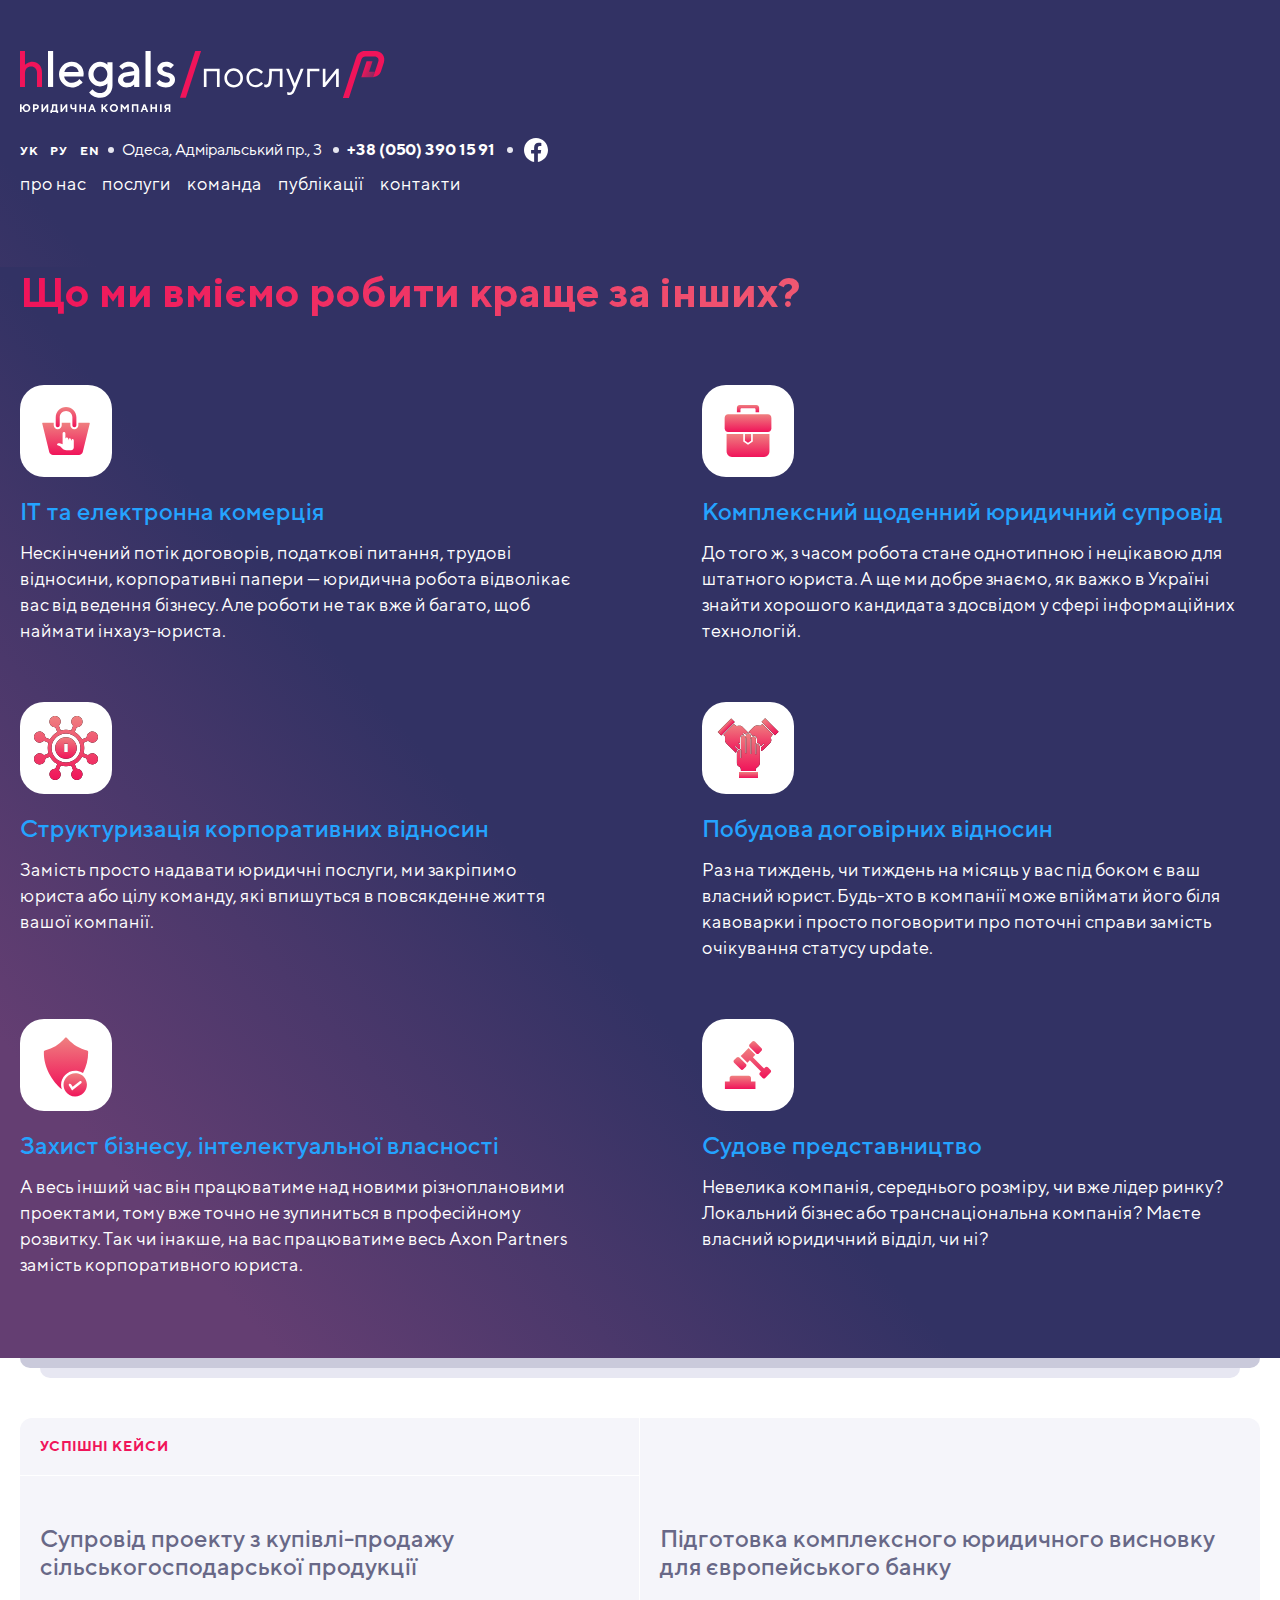
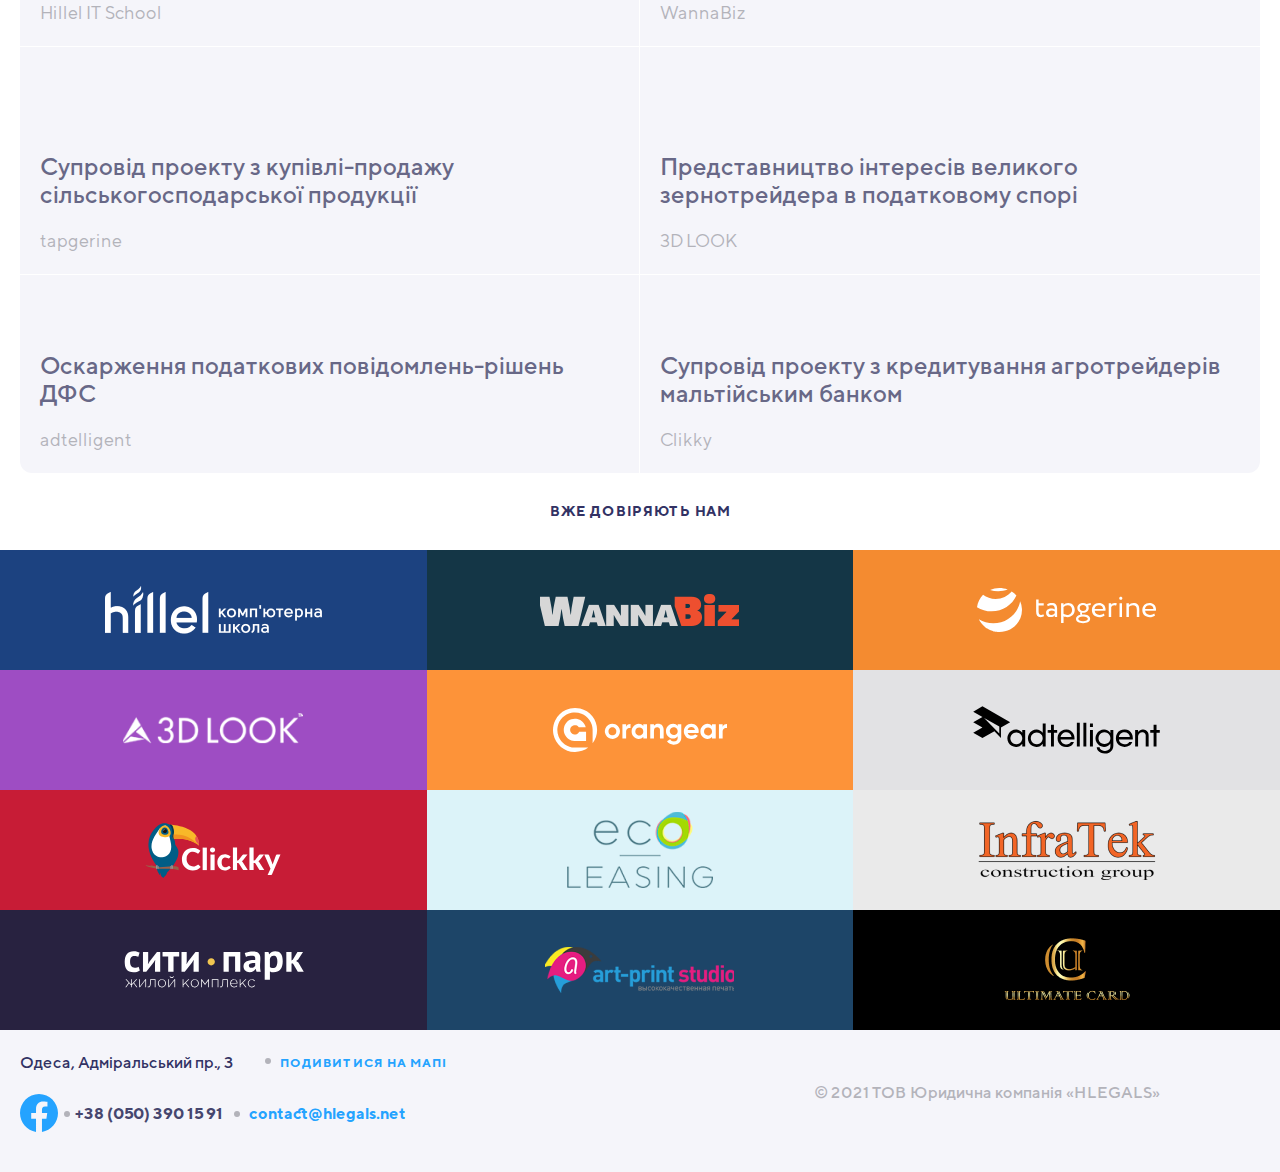
==== pages/services.html @ d9a980d4 "redesigned services page and fixed some code in index and services pages" ====
<!DOCTYPE html>
<html lang="uk-UA">
<head>
    <meta charset="UTF-8">
    <meta name="viewport" content="width=device-width, initial-scale=1.0">
    <title>hlegals law firm</title>
    <link rel="stylesheet" href="../css/styles.css">
</head>
<body>
    <header class="header header-services">
        <section class="header__section-top header-services__section">
            <div class="container header__wrap header-services__wrap">
                <a href="../index.html" class="header__logo header-services__logo">
                    <picture class="header__logo-picture">
                        <source media="(max-width: 767px)" srcset="../images/svg/logo-services-small.svg">
                        <img src="../images/svg/logo-services.svg" alt="hlegals logo" class="header__logo-image">
                    </picture>
                </a>
                <nav role="navigation" class="header__nav-bar nav-bar header-services__nav-bar">
                    <div class="header__nav-bar-inside-wrap header-services__nav-bar-inside-wrap">
                        <ul class="header__language-list">
                            <li class="header__language-items">
                                <a href="#" class="header__language-links header__language-links_hover header-services__language-link">УК</a>
                            </li>
                            <li class="header__language-items">
                                <a href="#" class="header__language-links header__language-links_hover header-services__language-link">РУ</a>
                            </li>
                            <li class="header__language-items">
                                <a href="#" class="header__language-links header__language-links_hover header__language-links_margin header-services__language-link">EN</a>
                            </li>
                        </ul>
                        <div class="address dot">Одеса, Адміральський пр., 3</div>
                        <a href="tel:+380503901591" class="number dot header-services__number">	+38 (050) 390 15 91</a>
                        <div class="facebook-logo__wrap header__facebook-wrap header__facebook-wrap_before">
                            <svg width="24" height="24" viewBox="0 0 24 24" fill="none" xmlns="http://www.w3.org/2000/svg">
                                <path class="facebook-logo facebook-logo_hover" d="M24 12.0733C24 5.40541 18.6274 0 12 0C5.37258 0 0 5.40541 0 12.0733C0 18.0995 4.38823 23.0943 10.125 24V15.5633H7.07813V12.0733H10.125V9.41343C10.125 6.38755 11.9165 4.71615 14.6576 4.71615C15.9705 4.71615 17.3438 4.95195 17.3438 4.95195V7.92313H15.8306C14.3399 7.92313 13.875 8.85379 13.875 9.80857V12.0733H17.2031L16.6711 15.5633H13.875V24C19.6118 23.0943 24 18.0995 24 12.0733Z" fill="white"/>
                            </svg>
                        </div>
                    </div>
                    <ul class="header__contact-list">
                        <li class="header__contact-item">
                            <a href="#" class="header__contact-links header__contact-links_hover">про нас</a>
                        </li>
                        <li class="header__contact-item">
                            <a href="#" class="header__contact-links header__contact-links_hover">послуги</a>
                        </li>
                        <li class="header__contact-item">
                            <a href="#" class="header__contact-links header__contact-links_hover">команда</a>
                        </li>
                        <li class="header__contact-item">
                            <a href="#" class="header__contact-links header__contact-links_hover">публікації</a>
                        </li>
                        <li class="header__contact-item header__contact-item_no-margin">
                            <a href="#" class="header__contact-links header__contact-links_hover">контакти</a>
                        </li>
                    </ul>
                </nav>
                <div class="header__hamburger-menu">
                    <input type="checkbox" class="header__checkbox">
                    <span class="header__hamburger-cross"></span>
                    <span class="header__hamburger-cross"></span>
                    <span class="header__hamburger-cross"></span>
                    <ul class="header__hamburger-list">
                        <li class="header__hamburger-item header__hamburger-item_logo_before">
                            <a href="#" class="header__hamburger-link header__hamberger-link_active">про нас</a>
                        </li>
                        <li class="header__hamburger-item">
                            <a href="#" class="header__hamburger-link header__hamberger-link_active">послуги</a>
                        </li>
                        <li class="header__hamburger-item">
                            <a href="#" class="header__hamburger-link header__hamberger-link_active">команда</a>
                        </li>
                        <li class="header__hamburger-item">
                            <a href="#" class="header__hamburger-link header__hamberger-link_active">публікації</a>
                        </li>
                        <li class="header__hamburger-item">
                            <a href="#" class="header__hamburger-link header__hamberger-link_active">контакти</a>
                        </li>
                    </ul>
                </div>
            </div>
        </section>
        <section id="services" class="services services_before services_after">
            <div class="service-cards">
                <div class="container">
                    <h2 class="service-cards__h-2">
                        Що ми вміємо робити краще за інших?
                    </h2>
                    <ul class="service-cards__list">
                        <li class="service-cards__list-item">
                            <picture class="service-cards__icon">
                                <source media="(max-width: 767px)" srcset="../images/svg/purse-small.svg">
                                <img src="../images/svg/purse.svg" alt="card icon" class="service-cards__icon-image">
                            </picture>
                            <h3 class="service-cards__h-3">
                                IT та електронна комерція
                            </h3>
                            <p class="service-cards__text">
                                Нескінчений потік договорів, податкові питання, трудові відносини, корпоративні папери — юридична робота відволікає вас від ведення бізнесу. Але роботи не так вже й багато, щоб наймати інхауз-юриста. 
                            </p>
                        </li>
                        <li class="service-cards__list-item">
                            <picture class="service-cards__icon">
                                <source media="(max-width: 767px)" srcset="../images/svg/case-small.svg">
                                <img src="../images/svg/case.svg" alt="card icon" class="service-cards__icon-image">
                            </picture>
                            <h3 class="service-cards__h-3">
                                Комплексний щоденний юридичний супровід
                            </h3>
                            <p class="service-cards__text">
                                До того ж, з часом робота стане однотипною і нецікавою для штатного юриста. А ще ми добре знаємо, як важко в Україні знайти хорошого кандидата з досвідом у сфері інформаційних технологій.
                            </p>
                        </li>
                        <li class="service-cards__list-item">
                            <picture class="service-cards__icon">
                                <source media="(max-width: 767px)" srcset="../images/svg/sun-small.svg">
                                <img src="../images/svg/sun.svg" alt="card icon" class="service-cards__icon-image">
                            </picture>
                            <h3 class="service-cards__h-3">
                                Структуризація корпоративних відносин
                            </h3>
                            <p class="service-cards__text">
                                Замість просто надавати юридичні послуги, ми закріпимо юриста або цілу команду, які впишуться в повсякденне життя вашої компанії. 
                            </p>
                        </li>
                        <li class="service-cards__list-item">
                            <picture class="service-cards__icon">
                                <source media="(max-width: 767px)" srcset="../images/svg/hands-small.svg">
                                <img src="../images/svg/hands.svg" alt="card icon" class="service-cards__icon-image">
                            </picture>
                            <h3 class="service-cards__h-3">
                                Побудовa договірних відносин
                            </h3>
                            <p class="service-cards__text">
                                Раз на тиждень, чи тиждень на місяць у вас під боком є ваш власний юрист. Будь-хто в компанії може впіймати його біля кавоварки і просто поговорити про поточні справи замість очікування статусу update.
                            </p>
                        </li>
                        <li class="service-cards__list-item">
                            <picture class="service-cards__icon">
                                <source media="(max-width: 767px)" srcset="../images/svg/shield-small.svg">
                                <img src="../images/svg/shield.svg" alt="card icon" class="service-cards__icon-image">
                            </picture>
                            <h3 class="service-cards__h-3">
                                Захист бізнесу, інтелектуальної власності
                            </h3>
                            <p class="service-cards__text">
                                А весь інший час він працюватиме над новими різноплановими проектами, тому вже точно не зупиниться в професійному розвитку. Так чи інакше, на вас працюватиме весь Axon Partners замість корпоративного юриста.
                            </p>
                        </li>
                        <li class="service-cards__list-item">
                            <picture class="service-cards__icon">
                                <source media="(max-width: 767px)" srcset="../images/svg/court-small.svg">
                                <img src="../images/svg/court.svg" alt="card icon" class="service-cards__icon-image">
                            </picture>
                            <h3 class="service-cards__h-3">Судове представництво</h3>
                            <p class="service-cards__text">
                                Невелика компанія, середнього розміру, чи вже лідер ринку? Локальний бізнес або транснаціональна компанія? Маєте власний юридичний відділ, чи ні?
                            </p>
                        </li>
                    </ul>
                </div>
            </div>
        </section>
    </header>
    <main>
        <section class="cases services-cases">
            <div class="container">
                <ul class="cases__list">
                    <li class="cases__item cases__item_first-child cases__item_width-one cases__item_hover">
                        <h2 class="cases__heading">Успішні кейси</h2>
                        <p class="cases__text first-type">
                            Супровід проекту з купівлі-продажу сільськогосподарської продукції
                        </p>
                        <div class="cases__link-wrap first-type">
                            <a href="#" class="cases__link" target="_blank">Hillel IT School</a>
                        </div>
                    </li>
                    <li class="cases__item_hidden_small">
                        <p class="cases__text_hidden">
                            Prolegals у співпраці з юристами Clyde & Co виступила юридичним консультантом відомого іноземного банку у зв'язку з фінансуванням ряду угод з купівлі-продажу сільськогосподарської продукції. Юристи компанії, серед іншого, надали банку комплексне юридичний висновок про механізм роботи застав в Україні, способи звернення стягнення на товар і пов'язаних із заставою ризиками.
                        </p>
                    </li>
                    <li class="cases__item cases__item_width-two cases__item_hover">
                        <p class="cases__text cases__text_margin-big">
                            Підготовка комплексного юридичного висновку для європейського банку
                        </p>
                        <div class="cases__link-wrap">
                            <a href="#" class="cases__link" target="_blank">WannaBiz</a>
                        </div>
                    </li>
                    <li class="cases__item_hidden_small">
                        <p class="cases__text_hidden">
                            Prolegals у співпраці з юристами Clyde & Co виступила юридичним консультантом відомого іноземного банку у зв'язку з фінансуванням ряду угод з купівлі-продажу сільськогосподарської продукції. Юристи компанії, серед іншого, надали банку комплексне юридичний висновок про механізм роботи застав в Україні, способи звернення стягнення на товар і пов'язаних із заставою ризиками.
                        </p>
                    </li>
                    <li class="cases__item_hidden_medium-one">
                        <p class="cases__text_hidden">
                            Prolegals у співпраці з юристами Clyde & Co виступила юридичним консультантом відомого іноземного банку у зв'язку з фінансуванням ряду угод з купівлі-продажу сільськогосподарської продукції. Юристи компанії, серед іншого, надали банку комплексне юридичний висновок про механізм роботи застав в Україні, способи звернення стягнення на товар і пов'язаних із заставою ризиками.
                        </p>
                    </li>
                    <li class="cases__item cases__item_width-three cases__item_hover">
                        <p class="cases__text cases__text_margin-big">
                            Супровід проекту з купівлі-продажу сільськогосподарської продукції
                        </p>
                        <div class="cases__link-wrap">
                            <a href="#" class="cases__link" target="_blank">tapgerine</a>
                        </div>
                    </li>
                    <li class="cases__item_hidden_small">
                        <p class="cases__text_hidden">
                            Prolegals у співпраці з юристами Clyde & Co виступила юридичним консультантом відомого іноземного банку у зв'язку з фінансуванням ряду угод з купівлі-продажу сільськогосподарської продукції. Юристи компанії, серед іншого, надали банку комплексне юридичний висновок про механізм роботи застав в Україні, способи звернення стягнення на товар і пов'язаних із заставою ризиками.
                        </p>
                    </li>
                    <li class="cases__item_hidden">
                        <p class="cases__text_hidden">
                            Prolegals у співпраці з юристами Clyde & Co виступила юридичним консультантом відомого іноземного банку у зв'язку з фінансуванням ряду угод з купівлі-продажу сільськогосподарської продукції. Юристи компанії, серед іншого, надали банку комплексне юридичний висновок про механізм роботи застав в Україні, способи звернення стягнення на товар і пов'язаних із заставою ризиками.
                        </p>
                    </li>
                    <li class="cases__item cases__item_width-four cases__item_hover">
                        <p class="cases__text cases__text_margin-none">Представництво інтересів великого зернотрейдера в податковому спорі</p>
                        <div class="cases__link-wrap">
                            <a href="#" class="cases__link" target="_blank">3D LOOK</a>
                        </div>
                    </li>
                    <li class="cases__item_hidden_small">
                        <p class="cases__text_hidden">
                            Prolegals у співпраці з юристами Clyde & Co виступила юридичним консультантом відомого іноземного банку у зв'язку з фінансуванням ряду угод з купівлі-продажу сільськогосподарської продукції. Юристи компанії, серед іншого, надали банку комплексне юридичний висновок про механізм роботи застав в Україні, способи звернення стягнення на товар і пов'язаних із заставою ризиками.
                        </p>
                    </li>
                    <li class="cases__item_hidden_medium-two">
                        <p class="cases__text_hidden">
                            Prolegals у співпраці з юристами Clyde & Co виступила юридичним консультантом відомого іноземного банку у зв'язку з фінансуванням ряду угод з купівлі-продажу сільськогосподарської продукції. Юристи компанії, серед іншого, надали банку комплексне юридичний висновок про механізм роботи застав в Україні, способи звернення стягнення на товар і пов'язаних із заставою ризиками.
                        </p>
                    </li>
                    <li class="cases__item cases__item_width-five cases__item_hover">
                        <p class="cases__text cases__text_margin-medium">
                            Оскарження податкових повідомлень-рішень ДФС
                        </p>
                        <div class="cases__link-wrap">
                            <a href="#" class="cases__link" target="_blank">adtelligent</a>
                        </div>
                    </li>
                    <li class="cases__item_hidden_small">
                        <p class="cases__text_hidden">
                            Prolegals у співпраці з юристами Clyde & Co виступила юридичним консультантом відомого іноземного банку у зв'язку з фінансуванням ряду угод з купівлі-продажу сільськогосподарської продукції. Юристи компанії, серед іншого, надали банку комплексне юридичний висновок про механізм роботи застав в Україні, способи звернення стягнення на товар і пов'язаних із заставою ризиками.
                        </p>
                    </li>
                    <li class="cases__item cases__item_width-six cases__item_hover">
                        <p class="cases__text cases__text_margin-medium">
                            Супровід проекту з кредитування агротрейдерів мальтійським банком
                        </p>
                        <div class="cases__link-wrap">
                            <a href="#" class="cases__link" target="_blank">Clikky</a>
                        </div>
                    </li>
                    <li class="cases__item_hidden_last">
                        <p class="cases__text_hidden">
                            Prolegals у співпраці з юристами Clyde & Co виступила юридичним консультантом відомого іноземного банку у зв'язку з фінансуванням ряду угод з купівлі-продажу сільськогосподарської продукції. Юристи компанії, серед іншого, надали банку комплексне юридичний висновок про механізм роботи застав в Україні, способи звернення стягнення на товар і пов'язаних із заставою ризиками.
                        </p>
                    </li>
                </ul>
            </div>
        </section>
        <section class="logos">
            <div class="container logos__container">
                <h2 class="logos__heading">Вже довіряють нам</h2>
                <ul class="logos__list">
                    <li class="logos__item">
                        <a href="#" class="logos__link logos__link_blue" target="_blank">
                            <picture class="logos__picture">
                                <source media="(max-width: 767px)" srcset="../images/png/hillel-small.png">
                                <img src="../images/png/hillel.png" alt="hillel logo picture" class="logos__image">
                            </picture>
                        </a>
                    </li>
                    <li class="logos__item">
                        <a href="#" class="logos__link logos__link_dark-green" target="_blank">
                            <picture class="logos__picture">
                                <source media="(max-width: 767px)" srcset="../images/png/wannabiz-small.png">
                                <img src="../images/png/wannabiz.png" alt="wannabiz logo picture" class="logos__image">
                            </picture>
                        </a>
                    </li>
                    <li class="logos__item">
                        <a href="#" class="logos__link logos__link_orange" target="_blank">
                            <picture class="logos__picture">
                                <source media="(max-width: 767px)" srcset="../images/svg/tapgerine-small.svg">
                                <img src="../images/svg/tapgerine.svg" alt="tapgerine logo picture" class="logos__image">
                            </picture>
                        </a>
                    </li>
                    <li class="logos__item">
                        <a href="#" class="logos__link logos__link_purple" target="_blank">
                            <picture class="logos__picture">
                                <source media="(max-width: 767px)" srcset="../images/png/3d-look-small.png">
                                <img src="../images/png/3d-look.png" alt="3d look logo picture" class="logos__image">
                            </picture>
                        </a>
                    </li>
                    <li class="logos__item">
                        <a href="#" class="logos__link logos__link_orange-two" target="_blank">
                            <picture class="logos__picture">
                                <source media="(max-width: 767px)" srcset="../images/svg/orangear-small.svg">
                                <img src="../images/svg/orangear.svg" alt="oranger logo picture" class="logos__image">
                            </picture>
                        </a>
                    </li>
                    <li class="logos__item">
                        <a href="#" class="logos__link logos__link_grey" target="_blank">
                            <picture class="logos__picture">
                                <source media="(max-width: 767px)" srcset="../images/svg/adtelligent-small.svg">
                                <img src="../images/svg/adtelligent.svg" alt="adtelligent logo picture" class="logos__image">
                            </picture>
                        </a>
                    </li>
                    <li class="logos__item">
                        <a href="#" class="logos__link logos__link_crimson" target="_blank">
                            <picture class="logos__picture">
                                <source media="(max-width: 767px)" srcset="../images/svg/clicky-small.svg">
                                <img src="../images/svg/clicky.svg" alt="clicky logo picture" class="logos__image">
                            </picture>
                        </a>
                    </li>
                    <li class="logos__item">
                        <a href="#" class="logos__link logos__link_teal" target="_blank">
                            <picture class="logos__picture">
                                <source media="(max-width: 767px)" srcset="../images/png/ecofacing-small.png">
                                <img src="../images/png/ecofacing.png" alt="ecofacing logo picture" class="logos__image">
                            </picture>
                        </a>
                    </li>
                    <li class="logos__item">
                        <a href="#" class="logos__link logos__link_grey-two" target="_blank">
                            <picture class="logos__picture">
                                <source media="(max-width: 767px)" srcset="../images/png/infratrek-small.png">
                                <img src="../images/png/infratrek.png" alt="infratrek logo picture" class="logos__image">
                            </picture>
                        </a>
                    </li>
                    <li class="logos__item">
                        <a href="#" class="logos__link logos__link_indigo" target="_blank">
                            <picture class="logos__picture">
                                <source media="(max-width: 767px)" srcset="../images/svg/city-park-small.svg">
                                <img src="../images/svg/city-park.svg" alt="city park logo picture" class="logos__image">
                            </picture>
                        </a>
                    </li>
                    <li class="logos__item">
                        <a href="#" class="logos__link logos__link_teal-dark" target="_blank">
                            <picture class="logos__picture">
                                <source media="(max-width: 767px)" srcset="../images/png/art-print-small.png">
                                <img src="../images/png/art-print.png" alt="art print logo picture" class="logos__image">
                            </picture>
                        </a>
                    </li>
                    <li class="logos__item">
                        <a href="#" class="logos__link logos__link_black" target="_blank">
                            <picture class="logos__picture">
                                <source media="(max-width: 767px)" srcset="../images/png/ultimate-small.png">
                                <img src="../images/png/ultimate.png" alt="ultimate logo picture" class="logos__image">
                            </picture>
                        </a>
                    </li>
                </ul>
            </div>
        </section>
    </main>
    <footer class="footer">
        <div class="container footer__container services__footer-container">
            <address class="address-section">
                <div class="address-section__wrap">
                <div class="address-section__wrap-row-one">
                    <div class="address address-section__address">Одеса, Адміральський пр., 3</div>
                    <a href="#" class="address-section__map-link address-dot address-section__map-link_hover">Подивитися на мапі</a>
                </div>
                <div class="address-section__wrap-row-two">
                    <div class="facebook-logo__wrap address-section__facebook-wrap">
                        <svg width="38" height="38" viewBox="0 0 38 38" fill="none" xmlns="http://www.w3.org/2000/svg">
                            <g clip-path="url(#clip0)">
                            <path class="facebook-logo address-section__facebook-logo address-section__facebook-logo_hover" d="M38 19.1161C38 8.55857 29.4934 0 19 0C8.50658 0 0 8.55857 0 19.1161C0 28.6575 6.94803 36.5659 16.0312 38V24.6419H11.207V19.1161H16.0312V14.9046C16.0312 10.1136 18.8678 7.46723 23.2078 7.46723C25.2866 7.46723 27.4609 7.84059 27.4609 7.84059V12.545H25.0651C22.7048 12.545 21.9688 14.0185 21.9688 15.5302V19.1161H27.2383L26.3959 24.6419H21.9688V38C31.052 36.5659 38 28.6575 38 19.1161Z" fill="#24A3FF"/>
                            </g>
                            <defs>
                            <clipPath id="clip0">
                            <rect width="38" height="38" fill="white"/>
                            </clipPath>
                            </defs>
                        </svg>
                    </div>
                    <a href="tel:+380503901591" class="number address-section__number address-section__number_before address-dot">	+38 (050) 390 15 91</a>
                    <a href="mailto: contact@hlegals.net" class="address-section__contact address-dot address-section__contact_hover">contact@hlegals.net</a>
                    </div>
                </div>
                <div class="footer__copyright-wrap">
                    <span class="footer__copyright">
                        &copy; 2021 ТОВ Юридична компанія «HLEGALS»
                    </span>
                </div>
            </address>
        </div>
    </footer>
</body>
</html>
---- css/styles.css ----
/* http://meyerweb.com/eric/tools/css/reset/ 
   v2.0 | 20110126
   License: none (public domain)
*/
html, body, div, span, applet, object, iframe, h1, h2, h3, h4, h5, h6, p, blockquote, pre, a, abbr, acronym, address, big, cite, code, del, dfn, em, img, ins, kbd, q, s, samp, small, strike, strong, sub, sup, tt, var, b, u, i, center, dl, dt, dd, ol, ul, li, fieldset, form, label, legend, table, caption, tbody, tfoot, thead, tr, th, td, article, aside, canvas, details, embed, figure, figcaption, footer, header, hgroup, menu, nav, output, ruby, section, summary, time, mark, audio, video {
  margin: 0;
  padding: 0;
  border: 0;
  font-size: 100%;
  font: inherit;
  vertical-align: baseline;
}

/* HTML5 display-role reset for older browsers */
article, aside, details, figcaption, figure, footer, header, hgroup, menu, nav, section {
  display: block;
}

body {
  line-height: 1;
}

ol, ul {
  list-style: none;
}

blockquote, q {
  quotes: none;
}

blockquote:before, blockquote:after {
  content: "";
  content: none;
}

q:before, q:after {
  content: "";
  content: none;
}

table {
  border-collapse: collapse;
  border-spacing: 0;
}

@font-face {
  font-family: "TT Norms";
  src: url("../fonts/subset-TTNorms-Regular.eot");
  src: url("../fonts/subset-TTNorms-Regular.eot?#iefix") format("embedded-opentype"), url("../fonts/subset-TTNorms-Regular.woff2") format("woff2"), url("../fonts/subset-TTNorms-Regular.woff") format("woff"), url("../fonts/subset-TTNorms-Regular.ttf") format("truetype"), url("../fonts/subset-TTNorms-Regular.svg#TTNorms-Regular") format("svg");
  font-weight: 400;
  font-style: normal;
  font-display: swap;
}
@font-face {
  font-family: "TT Norms";
  src: url("../fonts/subset-TTNorms-Medium.eot");
  src: url("../fonts/subset-TTNorms-Medium.eot?#iefix") format("embedded-opentype"), url("../fonts/subset-TTNorms-Medium.woff2") format("woff2"), url("../fonts/subset-TTNorms-Medium.woff") format("woff"), url("../fonts/subset-TTNorms-Medium.ttf") format("truetype"), url("../fonts/subset-TTNorms-Medium.svg#TTNorms-Medium") format("svg");
  font-weight: 500;
  font-style: normal;
  font-display: swap;
}
@font-face {
  font-family: "TT Norms";
  src: url("../fonts/subset-TTNorms-Bold.eot");
  src: url("../fonts/subset-TTNorms-Bold.eot?#iefix") format("embedded-opentype"), url("../fonts/subset-TTNorms-Bold.woff2") format("woff2"), url("../fonts/subset-TTNorms-Bold.woff") format("woff"), url("../fonts/subset-TTNorms-Bold.ttf") format("truetype"), url("../fonts/subset-TTNorms-Bold.svg#TTNorms-Bold") format("svg");
  font-weight: 700;
  font-style: normal;
  font-display: swap;
}
* {
  box-sizing: border-box;
}

body {
  font-family: "TT Norms";
  font-weight: 400;
  font-size: 18px;
  line-height: 26px;
  min-width: 375px;
  color: white;
}

.dot:before {
  content: "";
  position: absolute;
  left: -14px;
  bottom: 6px;
  background-color: #e6e6f0;
  height: 6px;
  width: 6px;
  border-radius: 50px;
}

.address {
  font-size: 16px;
  line-height: 19px;
  color: white;
  margin: 0 25px 0 0;
  position: relative;
}

.number {
  color: white;
  text-decoration: none;
  font-size: 16px;
  line-height: 19px;
  font-weight: 700;
  position: relative;
  margin: 0 29px 0 0;
}

.facebook-logo_hover:hover {
  transition: 0.3s ease;
  fill: #24a3ff;
}
.facebook-logo__wrap {
  display: flex;
}

.button {
  font-size: 14px;
  line-height: 17px;
  font-weight: 700;
  background-color: #24a3ff;
  padding: 16px 78px 17px;
  color: white;
  border: none;
  border-radius: 12px;
  box-shadow: 0px 0px 20px rgba(36, 163, 255, 0.5);
  cursor: pointer;
}

.button:active {
  transform: scale(0.95);
}

.header {
  background-image: linear-gradient(180deg, rgba(50, 50, 100, 0) 16.67%, #323264 100%), url("../images/svg/symbol-p.svg"), url("../images/svg/splash.svg"), linear-gradient(42.01deg, #323264 14.33%, #323264 51.39%, #7A425E 87.53%);
  background-repeat: no-repeat, no-repeat, no-repeat, no-repeat;
  background-position: center bottom, center 300px, center 178px, center;
  background-size: auto calc(100vh - 600px), auto, auto, auto;
}
.header__section-top {
  padding: 50px 0 0;
}
.header__wrap {
  display: flex;
}
.header__logo {
  margin: 0 auto 2px 0;
}
.header__nav-bar-inside-wrap {
  display: flex;
  align-items: center;
  justify-content: flex-end;
}
.header__language-list {
  display: flex;
  padding: 0 0 1px 0;
}
.header__language-links {
  color: white;
  text-decoration: none;
  font-weight: 700;
  font-size: 12px;
  line-height: 14px;
  letter-spacing: 1px;
  margin: 0 12px 0 0;
}
.header__language-links_active {
  padding: 5px 5px 8px 6px;
  background-color: #f0145a;
  border-radius: 8px;
  outline: none;
}
.header__language-links_hover:hover {
  padding: 5px 5px 8px 6px;
  background-color: #ededf7;
  border-radius: 8px;
  transition: 0.3s ease;
}
.header__language-links_margin {
  margin: 0 22px 0 0;
}
.header__contact-list {
  display: flex;
  justify-content: flex-end;
}
.header__contact-links {
  color: white;
  text-decoration: none;
}
.header__contact-links_hover:hover {
  color: #f0145a;
  transition: 0.3s ease;
}
.header__contact-links_active {
  color: #f0145a;
  text-decoration: underline;
  text-decoration-color: #f0145a;
  text-underline-position: under;
  text-underline-offset: 2px;
  outline: none;
}
.header__contact-item {
  font-size: 18px;
  line-height: 21px;
  margin: 0 16px 0 0;
}
.header__contact-item_no-margin {
  margin: 0;
}
.header__logo-image {
  display: block;
}
.header__facebook-wrap {
  position: relative;
}
.header__facebook-wrap_before:before {
  content: "";
  position: absolute;
  left: -17px;
  bottom: 9px;
  background-color: #e6e6f0;
  height: 6px;
  width: 6px;
  border-radius: 50px;
}
.header__hamburger-menu {
  display: none;
  position: relative;
  z-index: 1;
  -webkit-user-select: none;
  user-select: none;
}
.header__hamburger-link {
  font-size: 24px;
  line-height: 28px;
  color: #24a3ff;
  background-color: #f5f5fa;
  text-decoration: none;
  display: block;
  padding: 10px 0;
  border-radius: 12px;
}
.header__hamberger-link_active:active {
  color: #f0145a;
}
.header__checkbox {
  display: block;
  width: 18px;
  height: 17px;
  top: -5px;
  right: -3px;
  position: absolute;
  cursor: pointer;
  opacity: 0;
  z-index: 2;
  -webkit-touch-callout: none;
}
.header__hamburger-cross {
  display: block;
  width: 18px;
  height: 2px;
  margin-bottom: 4px;
  position: relative;
  background: white;
  z-index: 1;
  transform-origin: 4px 0px;
  transition: transform 1s cubic-bezier(0.77, 0.2, 0.05, 1), background 1s cubic-bezier(0.77, 0.2, 0.05, 1), opacity 0.55s ease;
}
.header__hamburger-cross:first-child {
  transform-origin: 0% 0%;
}
.header__hamburger-cross:nth-last-child(2) {
  transform-origin: 0% 100%;
  margin: 0;
}
.header__checkbox:checked ~ .header__hamburger-cross {
  opacity: 1;
  transform: rotate(45deg) translate(5px, 2px);
  background: #ec6f5d;
  top: -54px;
}
.header__checkbox:checked ~ .header__hamburger-cross:nth-last-child(3) {
  opacity: 0;
  transform: rotate(0deg) scale(0.2, 0.2);
}
.header__checkbox:checked ~ .header__hamburger-cross:nth-last-child(2) {
  transform: rotate(-45deg) translate(0, 4px);
}
.header__checkbox:checked {
  top: -59px;
  height: 23px;
}
.header__hamburger-list {
  display: none;
  position: fixed;
  width: 100vw;
  height: calc(100vh + 10px);
  background: white;
  top: -10px;
  right: 0px;
  padding: 74px 20px 0;
  border-radius: 12px 12px 0 0;
}
.header__checkbox:checked ~ .header__hamburger-list {
  display: flex;
  flex-direction: column;
  justify-content: flex-start;
  text-align: center;
  animation: moving 1.3s;
}
.header__checkbox:not(:checked) ~ .header__hamburger-list {
  animation: collapsing 1s;
  display: flex;
  flex-direction: column;
  align-items: stretch;
  text-align: center;
  transition-delay: 1s;
  transition-property: opacity, height, width, top, right, visibility;
  opacity: 1;
  width: 0;
  height: 0;
  top: -1000px;
  right: 343px;
  visibility: hidden;
}
.header__hamburger-item {
  margin: 0 0 11px;
}
.header__heading-one {
  font-size: 38px;
  line-height: 45px;
  font-weight: 500;
  width: 623px;
  text-align: center;
  margin: 0 0 auto;
}
.header__button {
  background-color: unset;
  border-radius: 50px;
  border: 1px solid white;
  display: flex;
  align-items: center;
  justify-content: center;
  padding: 14px 10px;
  cursor: pointer;
}
.header__button_active:active {
  transform: scale(0.98);
}
.header__section-bottom-flex {
  min-height: calc(100vh - 115px);
  display: flex;
  flex-direction: column;
  align-items: center;
  padding: 242px 0 0;
}
.header__hamburger-item_logo_before:before {
  background-image: url("../images/svg/p-mobile.svg");
  background-repeat: no-repeat;
  width: 32px;
  height: 32px;
  content: "";
  top: 26px;
  position: absolute;
}

.container {
  width: 1320px;
  margin: 0 auto;
}

.nav-bar {
  display: flex;
  flex-direction: column;
  justify-content: space-between;
  padding: 3px 0 0 0;
}

@keyframes moving {
  from {
    transform: translateY(100%);
  }
  to {
    transform: translateY(0);
  }
}
@keyframes collapsing {
  from {
    transform: translateY(0);
  }
  to {
    transform: translateY(100%);
  }
}
.header-services {
  background-image: linear-gradient(228.57deg, #323264 11.93%, #323264 57.17%, #643E72 87.46%);
  background-size: auto;
  background-position: center;
}
.header-services__section {
  padding: 50px 0 73px;
}

@media (max-width: 1439px) {
  .container {
    width: 100%;
    padding: 0 20px;
  }

  .header__section-bottom-flex {
    padding: 242px 20px 0;
  }

  .header-services__wrap {
    flex-direction: column;
  }
  .header-services__logo {
    margin: 0 0 20px;
  }
  .header-services__nav-bar-inside-wrap {
    margin: 0 0 10px;
  }
  .header-services__nav-bar {
    align-items: flex-start;
  }
}
@media (max-width: 767px) {
  .header {
    background-image: linear-gradient(180deg, rgba(50, 50, 100, 0) 16.67%, #323264 100%), url("../images/svg/symbol-p.svg"), linear-gradient(42.01deg, #323264 14.33%, #323264 51.39%, #7A425E 87.53%);
    background-position: center bottom, center 204px, center;
    background-size: auto calc(100vh - 440px), auto, auto;
  }
  .header__contact-list {
    display: none;
  }
  .header__hamburger-menu {
    display: block;
  }
  .header__nav-bar .dot:before {
    display: none;
  }
  .header__nav-bar {
    order: -1;
    width: 100%;
    flex-direction: row;
    padding: 0;
    align-items: center;
    margin: 0 0 23px;
  }
  .header__nav-bar-inside-wrap {
    width: 100%;
    justify-content: space-between;
  }
  .header__section-top {
    padding: 22px 0 0;
  }
  .header__wrap {
    flex-wrap: wrap;
    align-items: center;
  }
  .header__language-links {
    color: #b3b3ba;
  }
  .header__language-links_active {
    color: white;
  }
  .header__logo {
    margin: 0 auto 0 0;
  }
  .header__language-list {
    padding: 0;
  }
  .header__language-links_margin {
    margin: 0;
  }
  .header__language-items {
    font-size: 12px;
    line-height: 14px;
  }
  .header__hamburger-item:last-child {
    margin: 0;
  }
  .header__heading-one {
    width: 334px;
  }
  .header__section-bottom-flex {
    padding: 147px 20px 0;
    min-height: calc(100vh - 95px);
  }

  .facebook-logo__wrap {
    display: none;
  }

  .address {
    display: none;
  }

  .number {
    color: #b3b3ba;
    margin: 0;
  }

  .header-services {
    background-image: linear-gradient(228.57deg, #323264 11.93%, #323264 57.17%, #643E72 87.46%);
    background-size: auto;
    background-position: center;
  }
  .header-services__language-link {
    color: white;
  }
  .header-services__number {
    color: white;
  }
  .header-services__wrap {
    align-items: flex-end;
  }
}
@media (max-width: 374px) {
  .header__hamburger-list {
    width: calc(100vw + (375px - 100vw));
    height: 100%;
  }
}
.services {
  background-image: linear-gradient(228.57deg, #323264 11.93%, #323264 57.17%, #643E72 87.46%);
  border-radius: 0 0 12px 12px;
  position: relative;
}

.services_before:before {
  content: "";
  position: absolute;
  width: calc(100% - 40px);
  height: 10px;
  border-radius: 0 0 12px 12px;
  background-color: #cacadb;
  right: 20px;
  bottom: -10px;
}

.services_after:after {
  content: "";
  position: absolute;
  width: calc(100% - 80px);
  height: 10px;
  border-radius: 0 0 12px 12px;
  background-color: #e7e7f2;
  right: 40px;
  bottom: -20px;
}

.scroll-menu {
  padding: 80px 0;
  display: block;
}
.scroll-menu__slide-wrap {
  display: flex;
  width: 1207px;
}
.scroll-menu__slider {
  width: auto;
  height: 312px;
  display: flex;
  flex-direction: column;
  overflow-x: hidden;
  overflow-y: scroll;
  direction: rtl;
  scroll-snap-type: y mandatory;
  scroll-behavior: smooth;
  -webkit-overflow-scrolling: touch;
}
.scroll-menu__slider-slide {
  width: 626px;
  flex-shrink: 0;
  height: 100%;
  padding: 51px 0 45px 40px;
  direction: ltr;
  scroll-snap-align: start;
}
.scroll-menu__jump-link-wrap {
  display: flex;
  flex-direction: column;
  margin-right: 40px;
  direction: rtl;
  width: 527px;
}
.scroll-menu__jump-link {
  font-size: 42px;
  line-height: 50px;
  font-weight: 700;
  text-decoration: none;
  color: #b3b3ba;
}
.scroll-menu__jump-link_hover:hover {
  background-color: #f0145a;
  background-image: linear-gradient(90.13deg, #EF8080 0.84%, #F0145A 99.96%);
  background-size: 100%;
  background-repeat: repeat;
  -webkit-background-clip: text;
  background-clip: text;
  -webkit-text-fill-color: transparent;
  -moz-background-clip: text;
  -moz-text-fill-color: transparent;
}
.scroll-menu__jump-link_active {
  background-color: #f0145a;
  background-image: linear-gradient(90.13deg, #EF8080 0.84%, #F0145A 99.96%);
  background-size: 100%;
  background-repeat: repeat;
  -webkit-background-clip: text;
  background-clip: text;
  -webkit-text-fill-color: transparent;
  -moz-background-clip: text;
  -moz-text-fill-color: transparent;
}
.scroll-menu__jump-item {
  margin: 0 0 21px;
}
.scroll-menu__jump-item:first-child {
  margin: 0 0 20px;
}
.scroll-menu__jump-item:last-child {
  margin: 0;
}
.scroll-menu__heading {
  font-size: 32px;
  line-height: 38px;
  font-weight: 500;
  color: white;
  margin: 0 0 21px;
}
.scroll-menu__text {
  font-size: 21px;
  line-height: 30px;
  color: white;
}
.scroll-menu__slider_scrollbar::-webkit-scrollbar {
  width: 4px;
  background-color: #e6e6f0;
}
.scroll-menu__slider_scrollbar-thumb::-webkit-scrollbar-thumb {
  background: #f0145a;
  height: 50px;
}

.slider-menu {
  display: none;
  height: 312px;
  position: relative;
  overflow: hidden;
  flex-flow: row nowrap;
  align-items: flex-end;
  justify-content: center;
  margin: 16px 0 0;
}
.slider-menu__button {
  width: 16px;
  height: 16px;
  margin: 0 14px 0 0;
  border-radius: 50%;
  cursor: pointer;
  background-color: #24a3ff;
  opacity: 0.2;
  appearance: none;
  outline: none;
}
.slider-menu__button_checked:checked {
  opacity: 1;
}
.slider-menu__button_hover:hover {
  opacity: 0.6;
}
.slider-menu__button_checked:checked:nth-of-type(1) ~ .slider-menu__inner {
  left: 0%;
}
.slider-menu__button_checked:checked:nth-of-type(2) ~ .slider-menu__inner {
  left: -100%;
}
.slider-menu__button_checked:checked:nth-of-type(3) ~ .slider-menu__inner {
  left: -200%;
}
.slider-menu__button_checked:checked:nth-of-type(4) ~ .slider-menu__inner {
  left: -300%;
}
.slider-menu__inner {
  position: absolute;
  top: -16px;
  left: 0;
  width: 400%;
  height: 100%;
  -webkit-transition: left 0.4s;
  transition: left 0.4s;
  display: flex;
}
.slider-menu__contents {
  height: 100%;
  padding: 0 20px;
  display: flex;
  justify-content: flex-start;
  align-items: center;
  flex: 1;
  flex-direction: column;
}
.slider-menu__desc {
  font-size: 14px;
  line-height: 17px;
  font-weight: 700;
  background-color: #f0145a;
  background-image: linear-gradient(90.13deg, #EF8080 0.84%, #F0145A 99.96%);
  background-size: 100%;
  background-repeat: repeat;
  -webkit-background-clip: text;
  background-clip: text;
  -webkit-text-fill-color: transparent;
  -moz-background-clip: text;
  -moz-text-fill-color: transparent;
  margin: 16px 0 10px;
  width: 335px;
}
.slider-menu__heading {
  font-size: 22px;
  line-height: 26px;
  font-weight: 500;
  color: white;
  margin: 0 0 15px;
  width: 335px;
}
.slider-menu__text {
  color: white;
  margin: 0 0 20px;
  width: 335px;
}

@media (max-width: 1439px) {
  .scroll-menu__slide-wrap {
    width: auto;
    justify-content: center;
  }
  .scroll-menu__jump-link-wrap {
    justify-content: space-between;
    width: 452px;
  }
  .scroll-menu__jump-link {
    font-size: 35px;
    line-height: 45px;
  }
  .scroll-menu__slider {
    width: 630px;
  }
  .scroll-menu__slider-slide {
    width: auto;
    padding: 35px 0 35px 40px;
    display: flex;
    flex-direction: column;
    justify-content: space-evenly;
  }
  .scroll-menu__heading {
    font-size: 22px;
    line-height: 26px;
  }
  .scroll-menu__text {
    font-size: 20px;
    line-height: 22px;
  }
}
@media (max-width: 767px) {
  .scroll-menu {
    display: none;
  }

  .services {
    padding: 40px 0 0;
  }

  .slider-menu {
    display: flex;
  }
}
.jump-link {
  font-size: 14px;
  line-height: 17px;
  font-weight: 700;
  letter-spacing: 1px;
  position: relative;
  text-decoration: none;
  text-transform: uppercase;
}

.jump-link_after:after {
  content: url("../images/svg/greater-than-symbol.svg");
  width: 5px;
  height: 9px;
  position: absolute;
  top: 1px;
  left: 83px;
}

.jump-link_color {
  color: #b3b3ba;
}

.service-cards {
  padding: 0 0 80px;
}
.service-cards__h-2 {
  font-size: 42px;
  line-height: 50px;
  font-weight: 700;
  background-color: #f0145a;
  background-image: linear-gradient(90.13deg, #F0145A 0.84%, #EF8080 99.96%);
  background-size: 100%;
  background-repeat: repeat;
  -webkit-background-clip: text;
  background-clip: text;
  -webkit-text-fill-color: transparent;
  -moz-background-clip: text;
  -moz-text-fill-color: transparent;
  margin: 0 0 68px;
}
.service-cards__icon {
  background-color: white;
  width: 92px;
  height: 92px;
  border-radius: 24px;
  display: flex;
  justify-content: center;
  align-items: center;
  margin: 0 0 20px;
}
.service-cards__h-3 {
  font-size: 24px;
  line-height: 28px;
  font-weight: 500;
  margin: 0 0 15px;
  color: #24a3ff;
}
.service-cards__text {
  color: white;
}
.service-cards__list {
  display: flex;
  flex-wrap: wrap;
}
.service-cards__list-item {
  display: flex;
  flex-direction: column;
  width: 413px;
  margin: 0 40px 58px 0;
}
.service-cards__list-item:nth-child(3n) {
  margin-right: 0;
}
.service-cards__list-item:nth-last-child(-n+3) {
  margin-bottom: 0;
}

@media (max-width: 1439px) {
  .service-cards__list {
    justify-content: space-between;
  }
  .service-cards__list-item {
    margin: 0 0 58px;
    width: 45%;
  }
  .service-cards__list-item:nth-last-child(-n+2) {
    margin: 0;
  }
  .service-cards__list-item:nth-last-child(3) {
    margin: 0 0 58px;
  }
}
@media (max-width: 767px) {
  .service-cards {
    padding: 45px 0 20px;
  }
  .service-cards__h-2 {
    font-size: 32px;
    line-height: 38px;
    margin: 3px 0 20px;
  }
  .service-cards__list {
    flex-direction: column;
  }
  .service-cards__list-item {
    width: 100%;
    flex-flow: row wrap;
    margin: 0 0 40px;
  }
  .service-cards__list-item:nth-last-child(n+2) {
    margin: 0 0 40px;
  }
  .service-cards__icon {
    width: 64px;
    height: 64px;
    border-radius: 18px;
    margin: 0 10px 0 0;
  }
  .service-cards__h-3 {
    font-size: 18px;
    line-height: 21px;
    margin: 0;
    align-self: center;
    width: 260px;
  }
  .service-cards__text {
    font-size: 16px;
    line-height: 22px;
    margin: 10px 0 0 0;
  }
}
.jump-link {
  font-size: 14px;
  line-height: 17px;
  font-weight: 700;
  letter-spacing: 1px;
  position: relative;
  text-decoration: none;
  text-transform: uppercase;
}

.jump-link_after:after {
  content: url("../images/svg/greater-than-symbol.svg");
  width: 5px;
  height: 9px;
  position: absolute;
  top: 1px;
  left: 83px;
}

.jump-link_team {
  color: #24a3ff;
}

.jump-link_team-after:after {
  content: url("../images/svg/greater-than-symbol-active-regular.svg");
  left: 88px;
}

.team-slider-card {
  background-color: white;
  padding: 60px 0 41px;
}

.slider-menu_visible {
  display: flex;
}

.slider-menu__team-menu {
  height: 537px;
  margin: 0;
}

.team-slider-card__menu-contents {
  align-items: flex-start;
  flex-direction: row;
  padding: 0;
  margin: 16px 0 0;
}
.team-slider-card__heading {
  font-size: 42px;
  line-height: 50px;
  font-weight: 700;
  background-color: #f0145a;
  background-image: linear-gradient(90.13deg, #F0145A 0.84%, #EF8080 99.96%);
  background-size: 100%;
  background-repeat: repeat;
  -webkit-background-clip: text;
  background-clip: text;
  -webkit-text-fill-color: transparent;
  -moz-background-clip: text;
  -moz-text-fill-color: transparent;
  margin: 3px 0 20px;
}
.team-slider-card__icon-image {
  display: block;
}
.team-slider-card__slider-menu {
  height: 516px;
  width: 300%;
}
.team-slider-card__wrap {
  width: 907px;
  padding: 40px 40px 0;
  display: flex;
  flex-direction: column;
  height: calc(100% - 16px);
  background-color: #f5f5fa;
  border-radius: 0 12px 12px 0;
}
.team-slider-card__quote {
  width: 839px;
}

.quote-cite {
  font-size: 16px;
  line-height: 22px;
  color: #b3b3ba;
  display: block;
}
.quote-cite_small-screen {
  display: none;
}
.quote-cite_first-line::first-line {
  font-size: 18px;
  line-height: 26px;
  margin: 0 0 50px;
  font-weight: 500;
}

.quote-footer__icon {
  display: none;
}

@media (max-width: 1439px) and (max-width: 1439px) {
  .slider-menu__team-menu {
    height: 288px;
  }

  .team-slider-card__slider-menu {
    height: 266px;
  }
  .team-slider-card__wrap {
    width: auto;
    padding: 7px 25px 0 25px;
  }
  .team-slider-card__quote {
    width: auto;
  }
  .team-slider-card__heading {
    font-size: 30px;
    line-height: 30px;
  }
}
@media (max-width: 767px) and (max-width: 767px) {
  .slider-menu__team-menu {
    height: 466px;
  }

  .team-slider-card__slider-menu {
    height: 450px;
  }
  .team-slider-card__icon {
    display: none;
    position: absolute;
    bottom: 0;
    left: 0;
  }
  .team-slider-card__heading {
    font-size: 32px;
    line-height: 38px;
    margin: 5px 0 10px;
  }
  .team-slider-card__wrap {
    padding: 20px 0 20px 21px;
    border-radius: 12px;
  }

  .quote-footer {
    display: flex;
    align-items: center;
  }
  .quote-footer__icon {
    display: block;
    margin: 0 10px 0 0;
  }

  .quote-cite {
    display: none;
  }
  .quote-cite_small-screen {
    display: block;
  }

  .team-slider-card {
    padding: 40px 0 30px;
  }
}
.cases {
  padding: 0 0 30px;
}
.cases__list {
  display: flex;
  flex-wrap: wrap;
  border-radius: 12px;
  background-color: #f5f5fa;
}
.cases__heading {
  font-size: 14px;
  line-height: 17px;
  font-weight: 700;
  color: #f0145a;
  border-bottom: 1px solid white;
  padding: 0 20px 20px;
  letter-spacing: 1px;
  text-transform: uppercase;
}
.cases__text {
  font-size: 24px;
  line-height: 28px;
  font-weight: 500;
  color: #686887;
  margin: 48px 0 20px;
}
.cases__link {
  color: #b3b3ba;
  text-decoration: none;
}
.cases__item_hidden {
  display: none;
  padding: 40px 227px;
  background-color: #ededf7;
  border-bottom: 1px solid white;
}
.cases__item_hidden_last {
  display: none;
  padding: 40px 227px;
  background-color: #ededf7;
  border-bottom: 1px solid white;
  border-radius: 0 0 12px 12px;
}
.cases__text_hidden {
  color: black;
}
.cases__item {
  padding: 20px;
  display: flex;
  flex-direction: column;
  border-right: 1px solid white;
  border-bottom: 1px solid white;
}
.cases__item_first-child:first-child {
  padding: 20px 0 20px;
}
.cases__item:nth-child(3) {
  border-right: none;
}
.cases__item:nth-child(5) {
  border-bottom: none;
}
.cases__item:nth-child(6) {
  border-bottom: none;
}
.cases__item:nth-child(7) {
  border-bottom: none;
  border-right: none;
}
.cases__item_width-one {
  width: 433px;
}
.cases__item_width-two {
  width: 454px;
}
.cases__item_width-three {
  width: 433px;
}
.cases__item_width-four {
  width: 320px;
}
.cases__item_width-five {
  width: 453px;
}
.cases__item_width-six {
  width: 547px;
}
.cases__text_margin-big {
  margin: 85px 0 20px;
}
.cases__text_margin-medium {
  margin: 56px 0 20px;
}
.cases__text_margin-none {
  margin: 0 0 20px;
}
.cases__item_hover:hover {
  background-color: #ededf7;
}
.cases__item_hidden_medium-one, .cases__item_hidden_medium-two {
  display: none;
  padding: 40px 227px;
  background-color: #ededf7;
  border-bottom: 1px solid white;
}
.cases__item_hidden_small {
  display: none;
  padding: 40px 227px;
  background-color: #ededf7;
  border-bottom: 1px solid white;
  padding: 20px 20px 72px;
}
.cases__item_visible {
  background-color: #ededf7;
}
.cases__item_visible_last {
  background-color: #ededf7;
}

.cases__item_visible ~ .cases__item_hidden {
  animation: fade ease 1s;
  display: flex;
}

@keyframes fade {
  0% {
    opacity: 0;
  }
  50% {
    opacity: 0.5;
  }
  100% {
    opacity: 1;
  }
  from {
    transform: translateY(-100%);
  }
  to {
    transform: translateY(0);
  }
}
.cases__item_visible_last ~ .cases__item_hidden_last {
  animation: fade ease 1s;
  display: flex;
}

.first-type:first-of-type {
  padding: 0 20px;
}

.services-cases {
  padding: 60px 0 30px;
}

@media (max-width: 1439px) and (max-width: 1439px) {
  .cases__item:nth-child(n) {
    width: 50%;
    border-bottom: 1px solid white;
    border-right: 1px solid white;
    justify-content: flex-end;
  }

  .cases__item:nth-child(3) {
    border-right: none;
  }
  .cases__item:nth-child(9) {
    border-right: none;
  }
  .cases__item:nth-child(14) {
    border-right: none;
  }
  .cases__item:nth-last-child(-n+4) {
    border-bottom: none;
  }
  .cases__item_visible-one {
    background-color: #ededf7;
  }
  .cases__item_visible-two {
    background-color: #ededf7;
  }
  .cases__item_hidden_last {
    border-top: 1px solid white;
  }

  .cases__item_visible-one ~ .cases__item_hidden_medium-one {
    animation: fade ease 1s;
    display: flex;
  }

  .cases__item_visible-two ~ .cases__item_hidden_medium-two {
    animation: fade ease 1s;
    display: flex;
  }

  .cases__item_visible_last ~ .cases__item_hidden_last {
    animation: fade ease 1s;
    display: flex;
  }
}
@media (max-width: 767px) and (max-width: 767px) {
  .cases__item:nth-child(n) {
    width: 100%;
    border-right: none;
  }

  .cases__text {
    margin: 0 0 10px;
    font-size: 18px;
    line-height: 21px;
  }
  .cases__heading + .cases__text {
    margin: 20px 0 10px;
  }
  .cases__item_hidden_last {
    padding: 20px 20px 72px;
  }

  .cases__item_visible-small + .cases__item_hidden_small {
    animation: fade ease 1s;
    display: flex;
  }

  .cases__item_visible_last ~ .cases__item_hidden_last {
    animation: fade ease 1s;
    display: flex;
  }
}
.logos__container {
  width: 1440px;
}
.logos__list {
  display: flex;
  flex-wrap: wrap;
}
.logos__heading {
  font-size: 14px;
  line-height: 17px;
  font-weight: 700;
  letter-spacing: 1px;
  text-transform: uppercase;
  color: #323264;
  text-align: center;
  margin: 0 0 30px;
}
.logos__image {
  display: block;
}
.logos__link {
  width: 360px;
  height: 120px;
  display: flex;
  align-items: center;
  justify-content: center;
}
.logos__link_blue {
  background-color: #1c4280;
}
.logos__link_dark-green {
  background-color: #143646;
}
.logos__link_orange {
  background-color: #f48b30;
}
.logos__link_purple {
  background-color: #9e4dc3;
}
.logos__link_orange-two {
  background-color: #fd9339;
}
.logos__link_grey {
  background-color: #e2e2e4;
}
.logos__link_crimson {
  background-color: #c71c36;
}
.logos__link_teal {
  background-color: #dcf3f9;
}
.logos__link_grey-two {
  background-color: #eaeaea;
}
.logos__link_indigo {
  background-color: #282240;
}
.logos__link_teal-dark {
  background-color: #1d4568;
}
.logos__link_black {
  background-color: black;
}

@media (max-width: 1439px) and (max-width: 1439px) {
  .logos__container {
    width: 100%;
    padding: 0;
  }
  .logos__link {
    width: auto;
  }
  .logos__item {
    width: 33.33%;
  }
}
@media (max-width: 767px) and (max-width: 767px) {
  .logos__item {
    width: 50%;
  }
  .logos__link {
    height: 90px;
  }
  .logos__item:nth-child(8) {
    order: 1;
  }
  .logos__item:nth-child(7) {
    order: 2;
  }
  .logos__item:nth-child(5) {
    order: 3;
  }
  .logos__item:nth-child(6) {
    order: 8;
  }
  .logos__item:nth-child(9) {
    order: 4;
  }
  .logos__item:nth-child(12) {
    order: 5;
  }
  .logos__item:nth-child(11) {
    order: 6;
  }
  .logos__item:nth-child(10) {
    order: 7;
  }
}
.masonry {
  background-color: #f5f5fa;
  padding: 40px 0 0;
  height: 872px;
  overflow: hidden;
  position: relative;
}
.masonry__heading {
  font-size: 42px;
  line-height: 50px;
  font-weight: 700;
  background-color: #f0145a;
  background-image: linear-gradient(90.13deg, #F0145A 0.84%, #EF8080 99.96%);
  background-size: 100%;
  background-repeat: repeat;
  -webkit-background-clip: text;
  background-clip: text;
  -webkit-text-fill-color: transparent;
  -moz-background-clip: text;
  -moz-text-fill-color: transparent;
}
.masonry__jump-link {
  color: #24a3ff;
}
.masonry__jump-link_after:after {
  content: url("../images/svg/greater-than-symbol-active-regular.svg");
  left: 98px;
}
.masonry__heading {
  margin: 3px 0 40px;
}
.masonry__list {
  column-count: 3;
  gap: 40px;
}
.masonry__image {
  display: block;
  max-width: 100%;
}
.masonry__item {
  margin: 0 0 40px;
  break-inside: avoid;
  border-radius: 8px;
}
.masonry__inside-wrap {
  padding: 20px 20px 20px 21px;
  background-color: white;
  border-radius: 8px;
}
.masonry__picture + .masonry__inside-wrap {
  border-radius: 0 0 8px 8px;
}
.masonry__item-heading {
  font-size: 18px;
  line-height: 21px;
  font-weight: 500;
  color: #24a3ff;
  margin: 0 0 10px;
}
.masonry__date {
  font-size: 12px;
  line-height: 14px;
  font-weight: 700;
  letter-spacing: 1px;
  text-transform: uppercase;
  color: #b3b3ba;
  margin: 0 0 18px;
  border-bottom: 4px solid #e6e6f0;
  padding: 0 0 18px;
}
.masonry__text {
  font-size: 16px;
  line-height: 22px;
  color: black;
}
.masonry__fade {
  position: absolute;
  top: 672px;
  left: 0;
  width: 100%;
  height: 200px;
  display: flex;
  justify-content: center;
  align-items: flex-end;
  background: linear-gradient(180deg, rgba(245, 245, 250, 0) 0%, #F5F5FA 86.5%);
  padding: 40px 0;
}
.masonry__overflow {
  overflow: unset;
  height: unset;
}
.masonry__fade_dissapear {
  display: none;
}

@media (max-width: 1439px) and (max-width: 1439px) {
  .masonry__list {
    column-count: 2;
  }
  .masonry__image {
    width: 100%;
  }
}
@media (max-width: 767px) and (max-width: 767px) {
  .masonry {
    height: 921px;
    padding: 20px 0 0;
  }
  .masonry__list {
    column-count: 1;
  }
  .masonry__heading {
    font-size: 32px;
    line-height: 38px;
    margin: 3px 0 20px;
  }
  .masonry__text {
    display: none;
  }
  .masonry__date {
    border: none;
    padding: 0;
    margin: 0;
  }
  .masonry__item {
    margin: 0 0 20px;
  }
  .masonry__fade {
    top: 801px;
    height: 130px;
    background: linear-gradient(180deg, rgba(245, 245, 250, 0) 0%, #F5F5FA 8.5%);
  }
}
.footer {
  background-color: #f5f5fa;
  padding: 0 0 40px;
}
.footer__container {
  border-top: 4px solid #e6e6f0;
  padding: 28px 0 0;
}
.footer__copyright {
  font-size: 16px;
  line-height: 19px;
  font-weight: 500;
  color: #b3b3ba;
}

.address-dot:before {
  content: "";
  position: absolute;
  left: -15px;
  bottom: 6px;
  background-color: #e6e6f0;
  height: 6px;
  width: 6px;
  border-radius: 50px;
  background-color: #b3b3ba;
}

.address-section {
  display: flex;
}
.address-section__address {
  color: #323264;
  font-weight: 500;
  margin: 0 47px 0 0;
}
.address-section__map-link {
  font-size: 12px;
  line-height: 14px;
  font-weight: 700;
  letter-spacing: 1px;
  text-transform: uppercase;
  color: #24a3ff;
  position: relative;
  text-decoration: none;
}
.address-section__map-link_before:before {
  bottom: 4px;
}
.address-section__map-link:hover {
  color: #f0145a;
  transition: 0.3s ease;
}
.address-section__wrap {
  display: flex;
  flex-direction: column;
  margin: 0 auto 0 0;
}
.address-section__contact {
  font-size: 16px;
  line-height: 19px;
  font-weight: 700;
  color: #24a3ff;
  position: relative;
  text-decoration: none;
}
.address-section__contact:hover {
  color: #f0145a;
  transition: 0.3s ease;
}
.address-section__number {
  color: #46466e;
  margin: 0 26px 0 0;
  position: relative;
}
.address-section__number:before {
  content: "";
  position: absolute;
  left: -11px;
  bottom: 6px;
  background-color: #e6e6f0;
  height: 6px;
  width: 6px;
  border-radius: 50px;
  background-color: #b3b3ba;
}
.address-section__wrap-row-one, .address-section__wrap-row-two {
  display: flex;
  align-items: center;
}
.address-section__wrap-row-one {
  margin: 0 0 22px;
}
.address-section__facebook-logo_hover:hover {
  fill: #f0145a;
  transition: 0.3s ease;
}
.address-section__facebook-wrap {
  margin: 0 17px 0 0;
}

.services__footer-container {
  border: none;
}

@media (max-width: 1439px) and (max-width: 1439px) {
  .footer__container {
    padding: 23px 20px 0;
  }
  .footer__copyright-wrap {
    display: flex;
    align-items: center;
    text-align: center;
    width: 36%;
  }
}
@media (max-width: 767px) and (max-width: 767px) {
  .footer {
    padding: 0 0 118px;
  }
  .footer__copyright-wrap {
    width: auto;
  }

  .address-section {
    flex-direction: column;
    align-items: center;
  }
  .address-section__wrap {
    margin: 0;
  }
  .address-section__address {
    display: block;
    margin: 0 0 10px;
  }
  .address-section__facebook-wrap {
    display: flex;
    margin: 0 0 20px;
  }
  .address-section__wrap-row-one, .address-section__wrap-row-two {
    flex-direction: column;
  }
  .address-section__wrap-row-one {
    margin: 0 0 20px;
  }
  .address-section__number {
    margin: 0 0 20px;
  }
  .address-section__wrap-row-two {
    margin: 0 0 20px;
  }

  .address-dot:before {
    display: none;
  }
}

/*# sourceMappingURL=styles.css.map */
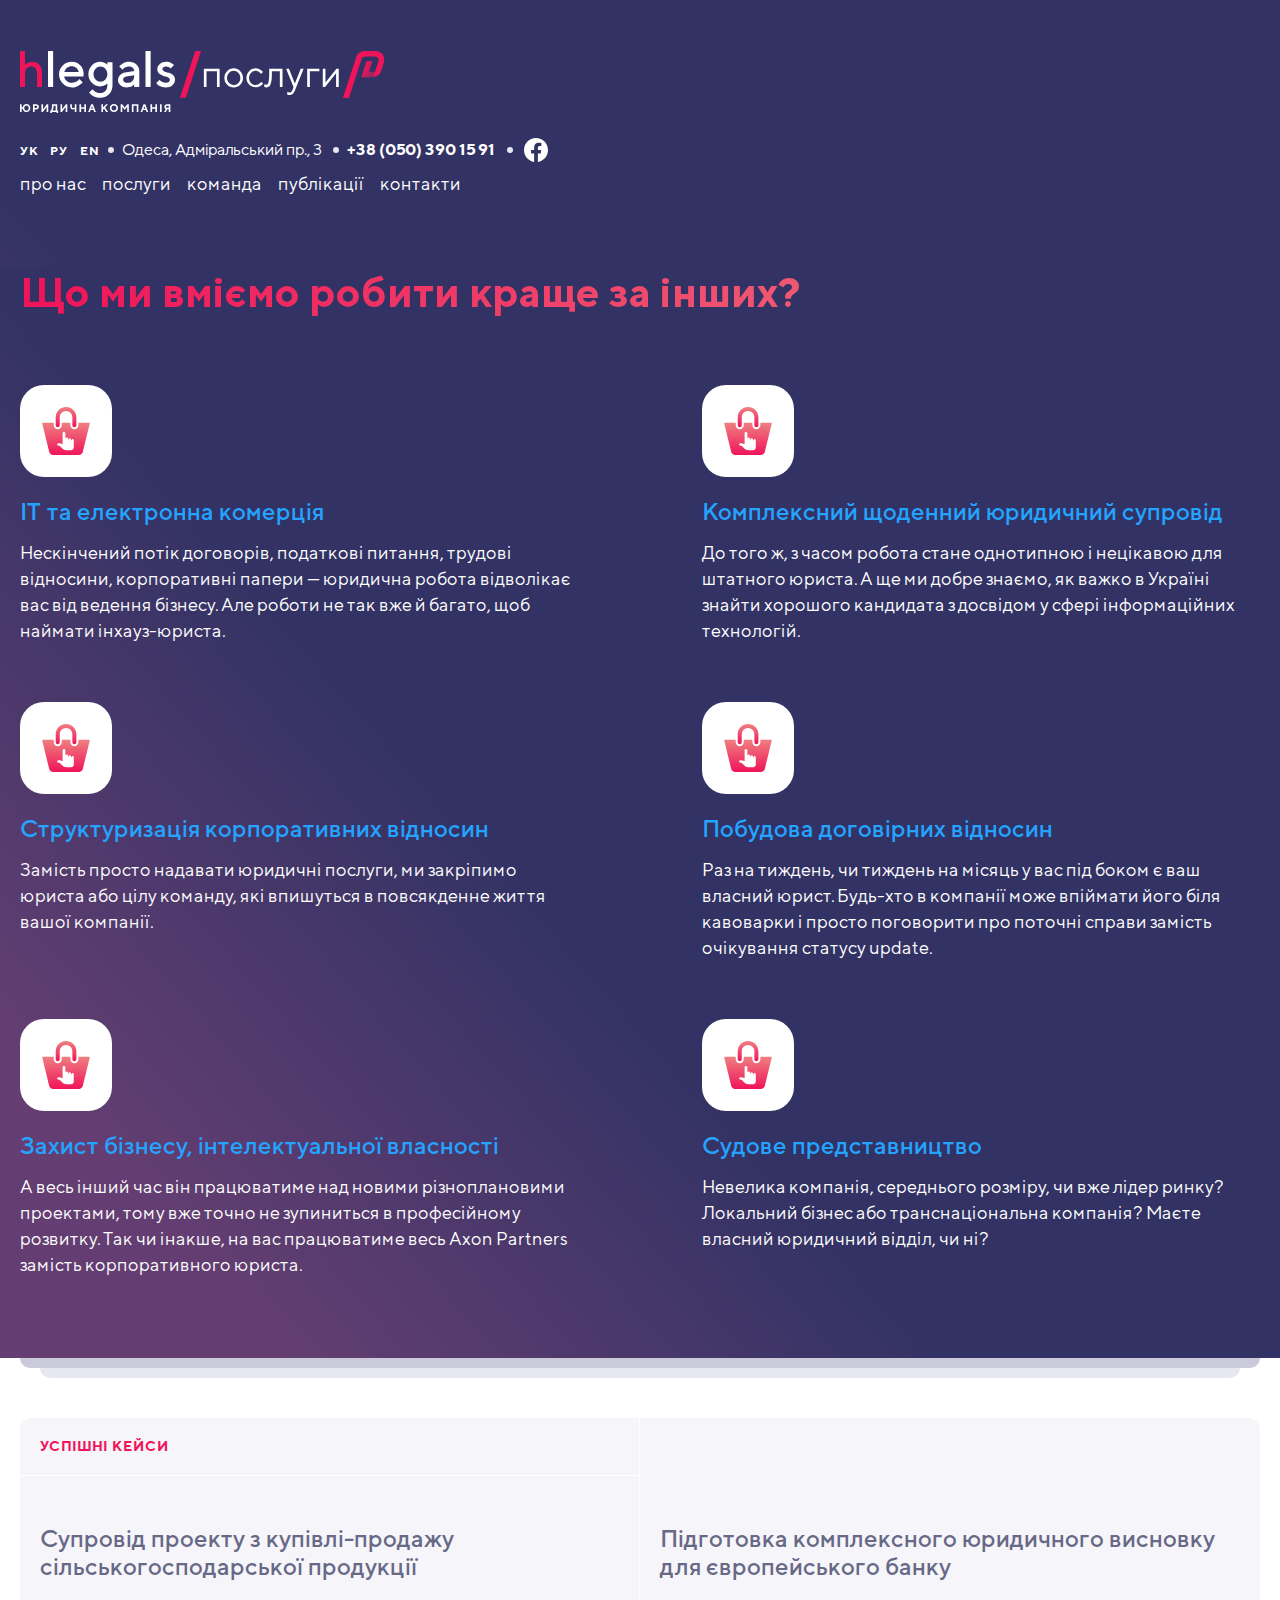
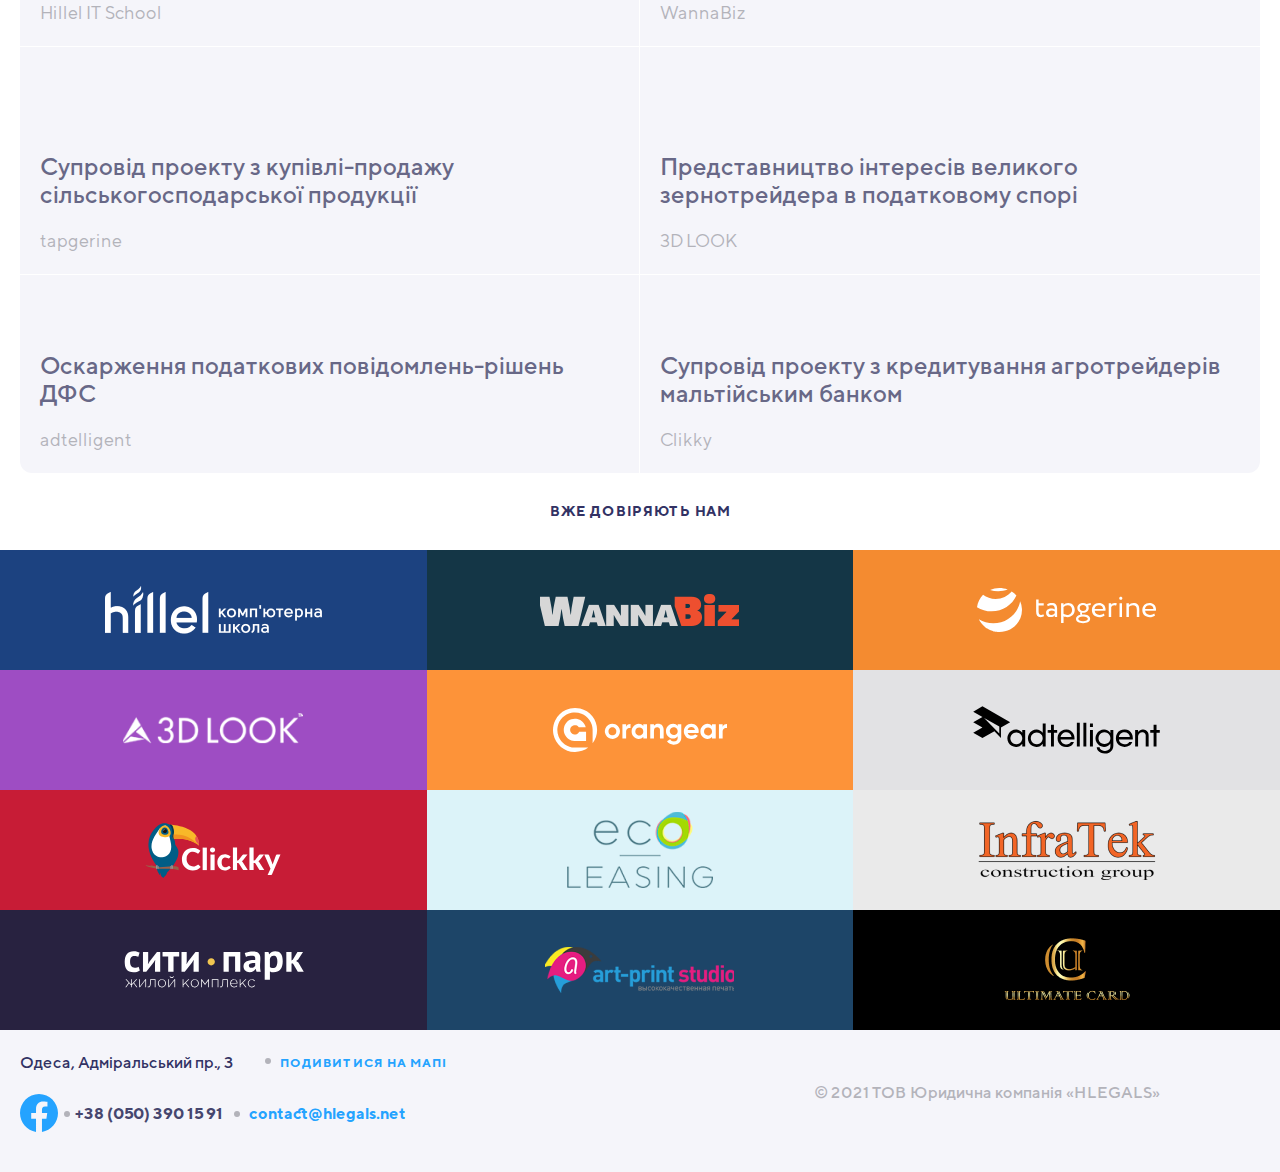
==== commit 2745c54b: "fixed service cards,made them as links as intended" ====
--- a/pages/services.html
+++ b/pages/services.html
@@ -61,7 +61,12 @@
                     <span class="header__hamburger-cross"></span>
                     <span class="header__hamburger-cross"></span>
                     <ul class="header__hamburger-list">
-                        <li class="header__hamburger-item header__hamburger-item_logo_before">
+                        <li class="header__hamburger-list-logo-item">
+                            <a href="../index.html" class="header__hamburger-list-logo-link">
+                                <img src="../images/svg/p-mobile.svg" alt="P logo" class="header__hamburger-list-logo">
+                            </a>
+                        </li>
+                        <li class="header__hamburger-item">
                             <a href="#" class="header__hamburger-link header__hamberger-link_active">про нас</a>
                         </li>
                         <li class="header__hamburger-item">
@@ -88,10 +93,12 @@
                     </h2>
                     <ul class="service-cards__list">
                         <li class="service-cards__list-item">
-                            <picture class="service-cards__icon">
-                                <source media="(max-width: 767px)" srcset="../images/svg/purse-small.svg">
-                                <img src="../images/svg/purse.svg" alt="card icon" class="service-cards__icon-image">
-                            </picture>
+                            <a href="#" class="service-cards__list-link">
+                                <picture class="service-cards__icon">
+                                    <source media="(max-width: 767px)" srcset="../images/svg/purse-small.svg">
+                                    <img src="../images/svg/purse.svg" alt="card icon" class="service-cards__icon-image">
+                                </picture>
+                            </a>
                             <h3 class="service-cards__h-3">
                                 IT та електронна комерція
                             </h3>
@@ -100,10 +107,12 @@
                             </p>
                         </li>
                         <li class="service-cards__list-item">
-                            <picture class="service-cards__icon">
-                                <source media="(max-width: 767px)" srcset="../images/svg/case-small.svg">
-                                <img src="../images/svg/case.svg" alt="card icon" class="service-cards__icon-image">
-                            </picture>
+                            <a href="#" class="service-cards__list-link">
+                                <picture class="service-cards__icon">
+                                    <source media="(max-width: 767px)" srcset="../images/svg/purse-small.svg">
+                                    <img src="../images/svg/purse.svg" alt="card icon" class="service-cards__icon-image">
+                                </picture>
+                            </a>
                             <h3 class="service-cards__h-3">
                                 Комплексний щоденний юридичний супровід
                             </h3>
@@ -112,10 +121,12 @@
                             </p>
                         </li>
                         <li class="service-cards__list-item">
-                            <picture class="service-cards__icon">
-                                <source media="(max-width: 767px)" srcset="../images/svg/sun-small.svg">
-                                <img src="../images/svg/sun.svg" alt="card icon" class="service-cards__icon-image">
-                            </picture>
+                            <a href="#" class="service-cards__list-link">
+                                <picture class="service-cards__icon">
+                                    <source media="(max-width: 767px)" srcset="../images/svg/purse-small.svg">
+                                    <img src="../images/svg/purse.svg" alt="card icon" class="service-cards__icon-image">
+                                </picture>
+                            </a>
                             <h3 class="service-cards__h-3">
                                 Структуризація корпоративних відносин
                             </h3>
@@ -124,10 +135,12 @@
                             </p>
                         </li>
                         <li class="service-cards__list-item">
-                            <picture class="service-cards__icon">
-                                <source media="(max-width: 767px)" srcset="../images/svg/hands-small.svg">
-                                <img src="../images/svg/hands.svg" alt="card icon" class="service-cards__icon-image">
-                            </picture>
+                            <a href="#" class="service-cards__list-link">
+                                <picture class="service-cards__icon">
+                                    <source media="(max-width: 767px)" srcset="../images/svg/purse-small.svg">
+                                    <img src="../images/svg/purse.svg" alt="card icon" class="service-cards__icon-image">
+                                </picture>
+                            </a>
                             <h3 class="service-cards__h-3">
                                 Побудовa договірних відносин
                             </h3>
@@ -136,10 +149,12 @@
                             </p>
                         </li>
                         <li class="service-cards__list-item">
-                            <picture class="service-cards__icon">
-                                <source media="(max-width: 767px)" srcset="../images/svg/shield-small.svg">
-                                <img src="../images/svg/shield.svg" alt="card icon" class="service-cards__icon-image">
-                            </picture>
+                            <a href="#" class="service-cards__list-link">
+                                <picture class="service-cards__icon">
+                                    <source media="(max-width: 767px)" srcset="../images/svg/purse-small.svg">
+                                    <img src="../images/svg/purse.svg" alt="card icon" class="service-cards__icon-image">
+                                </picture>
+                            </a>
                             <h3 class="service-cards__h-3">
                                 Захист бізнесу, інтелектуальної власності
                             </h3>
@@ -148,10 +163,12 @@
                             </p>
                         </li>
                         <li class="service-cards__list-item">
-                            <picture class="service-cards__icon">
-                                <source media="(max-width: 767px)" srcset="../images/svg/court-small.svg">
-                                <img src="../images/svg/court.svg" alt="card icon" class="service-cards__icon-image">
-                            </picture>
+                            <a href="#" class="service-cards__list-link">
+                                <picture class="service-cards__icon">
+                                    <source media="(max-width: 767px)" srcset="../images/svg/purse-small.svg">
+                                    <img src="../images/svg/purse.svg" alt="card icon" class="service-cards__icon-image">
+                                </picture>
+                            </a>
                             <h3 class="service-cards__h-3">Судове представництво</h3>
                             <p class="service-cards__text">
                                 Невелика компанія, середнього розміру, чи вже лідер ринку? Локальний бізнес або транснаціональна компанія? Маєте власний юридичний відділ, чи ні?
--- a/css/styles.css
+++ b/css/styles.css
@@ -301,8 +301,15 @@
   background: white;
   top: -10px;
   right: 0px;
-  padding: 74px 20px 0;
+  padding: 26px 20px 0;
   border-radius: 12px 12px 0 0;
+}
+.header__hamburger-list-logo-item {
+  align-self: center;
+  margin: 0 0 16px;
+}
+.header__hamburger-list-logo {
+  display: block;
 }
 .header__checkbox:checked ~ .header__hamburger-list {
   display: flex;
@@ -357,15 +364,6 @@
   align-items: center;
   padding: 242px 0 0;
 }
-.header__hamburger-item_logo_before:before {
-  background-image: url("../images/svg/p-mobile.svg");
-  background-repeat: no-repeat;
-  width: 32px;
-  height: 32px;
-  content: "";
-  top: 26px;
-  position: absolute;
-}
 
 .container {
   width: 1320px;
@@ -516,13 +514,13 @@
     color: white;
   }
   .header-services__wrap {
-    align-items: flex-end;
+    flex-direction: row;
   }
 }
 @media (max-width: 374px) {
   .header__hamburger-list {
     width: calc(100vw + (375px - 100vw));
-    height: 100%;
+    height: calc(100% + 10px);
   }
 }
 .services {
@@ -829,7 +827,6 @@
   display: flex;
   justify-content: center;
   align-items: center;
-  margin: 0 0 20px;
 }
 .service-cards__h-3 {
   font-size: 24px;
@@ -850,6 +847,10 @@
   flex-direction: column;
   width: 413px;
   margin: 0 40px 58px 0;
+  align-items: flex-start;
+}
+.service-cards__list-link {
+  margin: 0 0 20px;
 }
 .service-cards__list-item:nth-child(3n) {
   margin-right: 0;
@@ -1135,16 +1136,16 @@
 .cases__item_first-child:first-child {
   padding: 20px 0 20px;
 }
-.cases__item:nth-child(3) {
+.cases__item:nth-child(6) {
   border-right: none;
 }
-.cases__item:nth-child(5) {
+.cases__item:nth-child(9) {
   border-bottom: none;
 }
-.cases__item:nth-child(6) {
+.cases__item:nth-child(12) {
   border-bottom: none;
 }
-.cases__item:nth-child(7) {
+.cases__item:nth-child(14) {
   border-bottom: none;
   border-right: none;
 }
@@ -1250,7 +1251,7 @@
   .cases__item:nth-child(14) {
     border-right: none;
   }
-  .cases__item:nth-last-child(-n+4) {
+  .cases__item:nth-child(2n+12) {
     border-bottom: none;
   }
   .cases__item_visible-one {
@@ -1294,6 +1295,12 @@
   }
   .cases__item_hidden_last {
     padding: 20px 20px 72px;
+  }
+  .cases__item:nth-child(12) {
+    border-bottom: 1px solid white;
+  }
+  .cases__list {
+    border-radius: 12px 0 12px 12px;
   }
 
   .cases__item_visible-small + .cases__item_hidden_small {
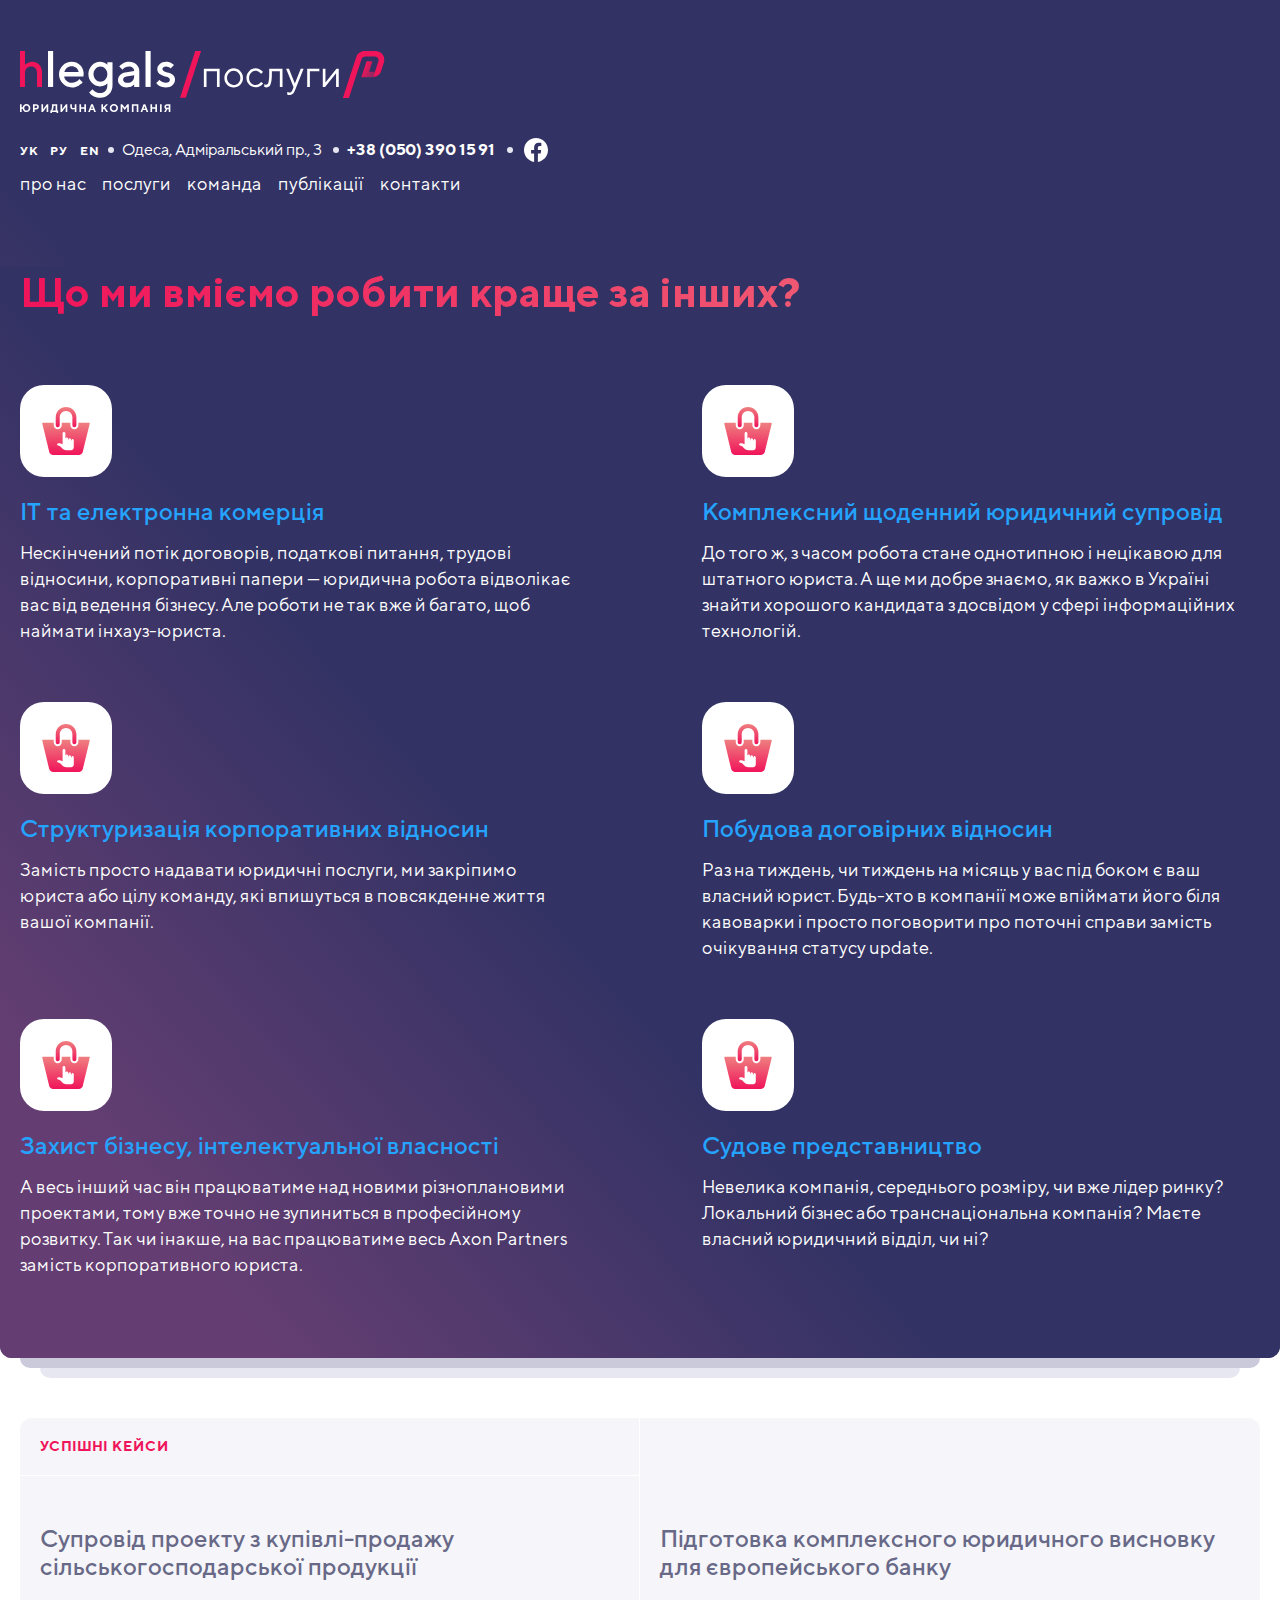
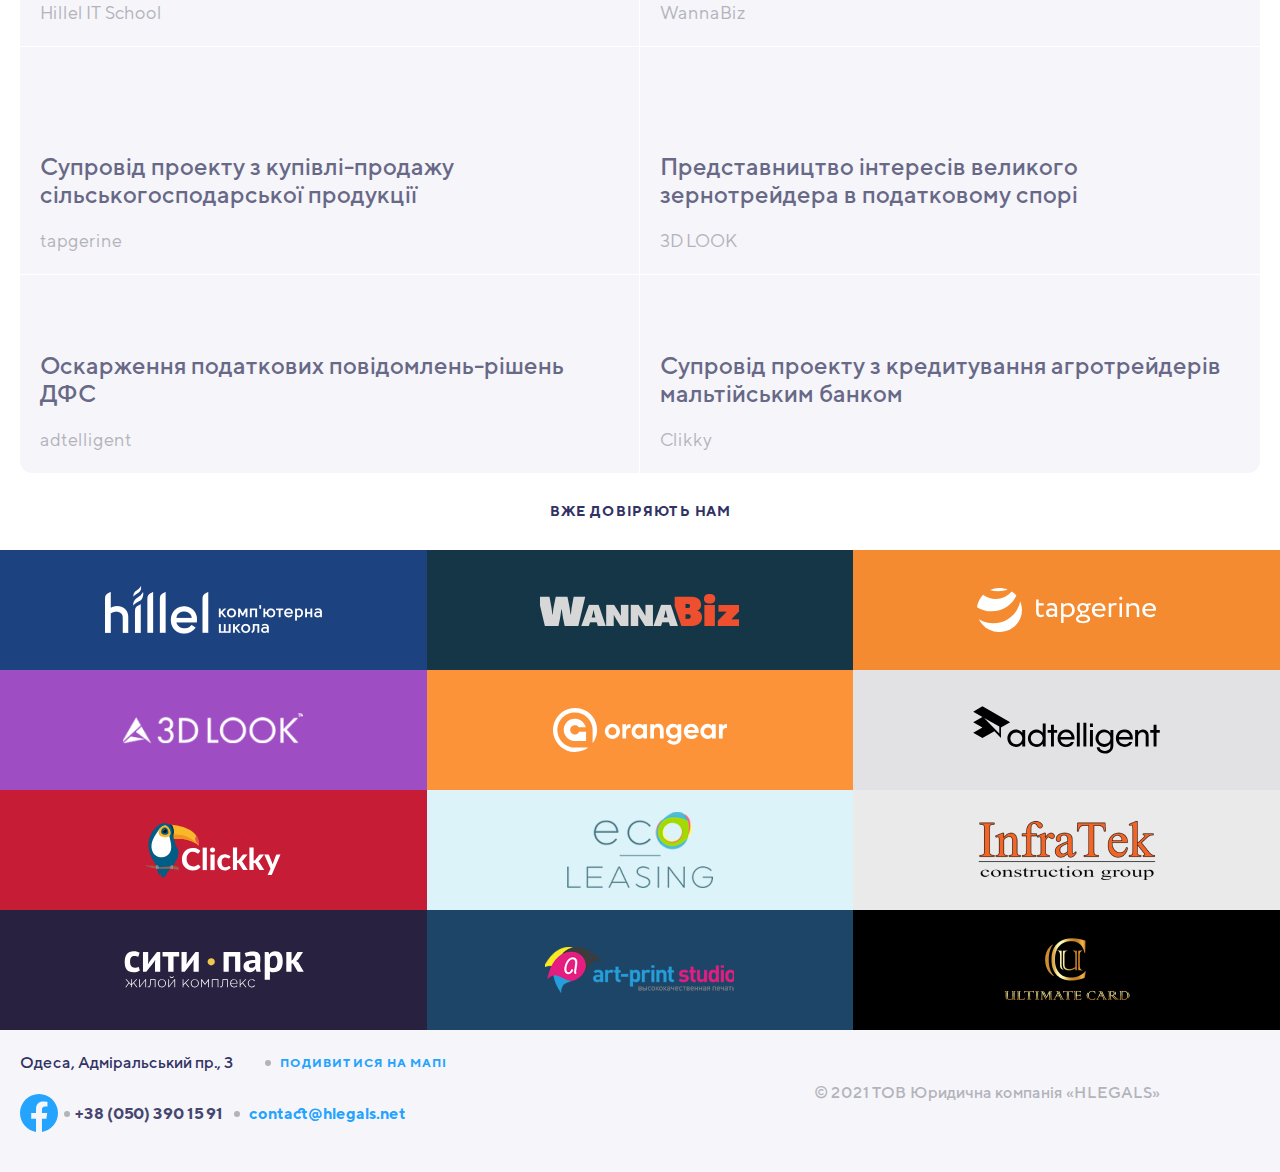
==== commit 63c8ba8d: "fixed facebook logo, fixed service-card's section borders, fixed, card's margin" ====
--- a/pages/services.html
+++ b/pages/services.html
@@ -31,10 +31,12 @@
                         </ul>
                         <div class="address dot">Одеса, Адміральський пр., 3</div>
                         <a href="tel:+380503901591" class="number dot header-services__number">	+38 (050) 390 15 91</a>
-                        <div class="facebook-logo__wrap header__facebook-wrap header__facebook-wrap_before">
-                            <svg width="24" height="24" viewBox="0 0 24 24" fill="none" xmlns="http://www.w3.org/2000/svg">
-                                <path class="facebook-logo facebook-logo_hover" d="M24 12.0733C24 5.40541 18.6274 0 12 0C5.37258 0 0 5.40541 0 12.0733C0 18.0995 4.38823 23.0943 10.125 24V15.5633H7.07813V12.0733H10.125V9.41343C10.125 6.38755 11.9165 4.71615 14.6576 4.71615C15.9705 4.71615 17.3438 4.95195 17.3438 4.95195V7.92313H15.8306C14.3399 7.92313 13.875 8.85379 13.875 9.80857V12.0733H17.2031L16.6711 15.5633H13.875V24C19.6118 23.0943 24 18.0995 24 12.0733Z" fill="white"/>
-                            </svg>
+                        <div class="facebook-logo header__facebook-wrap header__facebook-wrap_before">
+                            <a href="#" target="_blank" class="facebook-logo__link">
+                                <svg width="24" height="24" viewBox="0 0 24 24" fill="none" xmlns="http://www.w3.org/2000/svg">
+                                    <path class="facebook-logo__icon facebook-logo__icon_hover" d="M24 12.0733C24 5.40541 18.6274 0 12 0C5.37258 0 0 5.40541 0 12.0733C0 18.0995 4.38823 23.0943 10.125 24V15.5633H7.07813V12.0733H10.125V9.41343C10.125 6.38755 11.9165 4.71615 14.6576 4.71615C15.9705 4.71615 17.3438 4.95195 17.3438 4.95195V7.92313H15.8306C14.3399 7.92313 13.875 8.85379 13.875 9.80857V12.0733H17.2031L16.6711 15.5633H13.875V24C19.6118 23.0943 24 18.0995 24 12.0733Z" fill="white"/>
+                                </svg>
+                            </a>
                         </div>
                     </div>
                     <ul class="header__contact-list">
@@ -388,20 +390,22 @@
                 <div class="address-section__wrap">
                 <div class="address-section__wrap-row-one">
                     <div class="address address-section__address">Одеса, Адміральський пр., 3</div>
-                    <a href="#" class="address-section__map-link address-dot address-section__map-link_hover">Подивитися на мапі</a>
+                    <a href="#" class="address-section__map-link address-dot address-section__map-link_before address-section__map-link_hover">Подивитися на мапі</a>
                 </div>
                 <div class="address-section__wrap-row-two">
-                    <div class="facebook-logo__wrap address-section__facebook-wrap">
-                        <svg width="38" height="38" viewBox="0 0 38 38" fill="none" xmlns="http://www.w3.org/2000/svg">
-                            <g clip-path="url(#clip0)">
-                            <path class="facebook-logo address-section__facebook-logo address-section__facebook-logo_hover" d="M38 19.1161C38 8.55857 29.4934 0 19 0C8.50658 0 0 8.55857 0 19.1161C0 28.6575 6.94803 36.5659 16.0312 38V24.6419H11.207V19.1161H16.0312V14.9046C16.0312 10.1136 18.8678 7.46723 23.2078 7.46723C25.2866 7.46723 27.4609 7.84059 27.4609 7.84059V12.545H25.0651C22.7048 12.545 21.9688 14.0185 21.9688 15.5302V19.1161H27.2383L26.3959 24.6419H21.9688V38C31.052 36.5659 38 28.6575 38 19.1161Z" fill="#24A3FF"/>
-                            </g>
-                            <defs>
-                            <clipPath id="clip0">
-                            <rect width="38" height="38" fill="white"/>
-                            </clipPath>
-                            </defs>
-                        </svg>
+                    <div class="facebook-logo address-section__facebook-wrap">
+                        <a href="#" target="_blank" class="facebook-logo__link">
+                            <svg width="38" height="38" viewBox="0 0 38 38" fill="none" xmlns="http://www.w3.org/2000/svg">
+                                <g clip-path="url(#clip0)">
+                                <path class="facebook-logo__icon address-section__facebook-logo address-section__facebook-logo_hover" d="M38 19.1161C38 8.55857 29.4934 0 19 0C8.50658 0 0 8.55857 0 19.1161C0 28.6575 6.94803 36.5659 16.0312 38V24.6419H11.207V19.1161H16.0312V14.9046C16.0312 10.1136 18.8678 7.46723 23.2078 7.46723C25.2866 7.46723 27.4609 7.84059 27.4609 7.84059V12.545H25.0651C22.7048 12.545 21.9688 14.0185 21.9688 15.5302V19.1161H27.2383L26.3959 24.6419H21.9688V38C31.052 36.5659 38 28.6575 38 19.1161Z" fill="#24A3FF"/>
+                                </g>
+                                <defs>
+                                <clipPath id="clip0">
+                                <rect width="38" height="38" fill="white"/>
+                                </clipPath>
+                                </defs>
+                            </svg>
+                        </a>
                     </div>
                     <a href="tel:+380503901591" class="number address-section__number address-section__number_before address-dot">	+38 (050) 390 15 91</a>
                     <a href="mailto: contact@hlegals.net" class="address-section__contact address-dot address-section__contact_hover">contact@hlegals.net</a>
--- a/css/styles.css
+++ b/css/styles.css
@@ -109,11 +109,14 @@
   margin: 0 29px 0 0;
 }
 
-.facebook-logo_hover:hover {
+.facebook-logo {
+  display: flex;
+}
+.facebook-logo__icon_hover:hover {
   transition: 0.3s ease;
   fill: #24a3ff;
 }
-.facebook-logo__wrap {
+.facebook-logo__link {
   display: flex;
 }
 
@@ -278,20 +281,25 @@
 }
 .header__checkbox:checked ~ .header__hamburger-cross {
   opacity: 1;
-  transform: rotate(45deg) translate(5px, 2px);
+  transform: rotate(45deg) translate(-2px, -8px);
   background: #ec6f5d;
-  top: -54px;
+  top: 29px;
+  right: 19px;
+  position: fixed;
+  width: 23px;
 }
 .header__checkbox:checked ~ .header__hamburger-cross:nth-last-child(3) {
   opacity: 0;
   transform: rotate(0deg) scale(0.2, 0.2);
 }
 .header__checkbox:checked ~ .header__hamburger-cross:nth-last-child(2) {
-  transform: rotate(-45deg) translate(0, 4px);
+  transform: rotate(-45deg) translate(0, 8px);
 }
 .header__checkbox:checked {
-  top: -59px;
+  top: 14px;
   height: 23px;
+  right: 17px;
+  position: fixed;
 }
 .header__hamburger-list {
   display: none;
@@ -397,6 +405,7 @@
   background-image: linear-gradient(228.57deg, #323264 11.93%, #323264 57.17%, #643E72 87.46%);
   background-size: auto;
   background-position: center;
+  border-radius: 0 0 12px 12px;
 }
 .header-services__section {
   padding: 50px 0 73px;
@@ -489,7 +498,7 @@
     min-height: calc(100vh - 95px);
   }
 
-  .facebook-logo__wrap {
+  .facebook-logo {
     display: none;
   }
 
@@ -515,6 +524,9 @@
   }
   .header-services__wrap {
     flex-direction: row;
+  }
+  .header-services__nav-bar {
+    margin: 0 0 13px;
   }
 }
 @media (max-width: 374px) {
@@ -912,6 +924,9 @@
     line-height: 22px;
     margin: 10px 0 0 0;
   }
+  .service-cards__list-link {
+    margin: 0;
+  }
 }
 .jump-link {
   font-size: 14px;
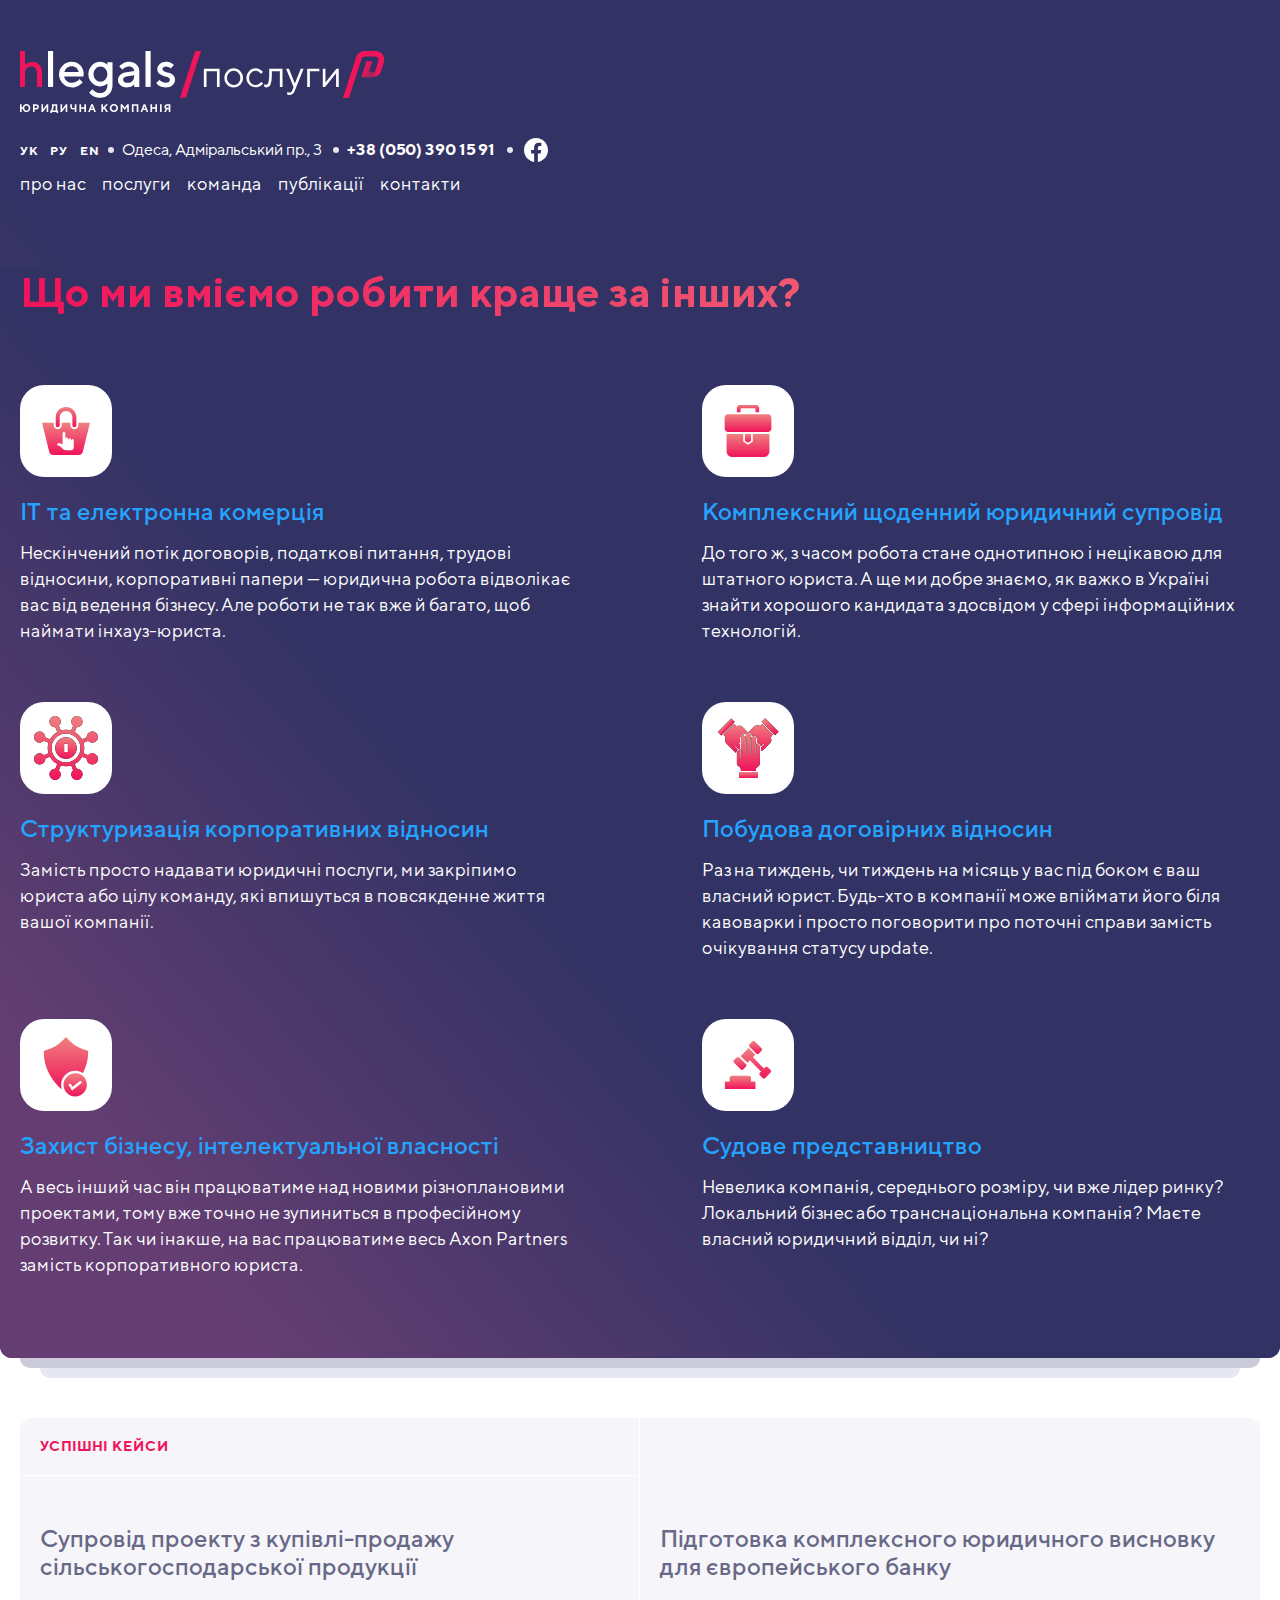
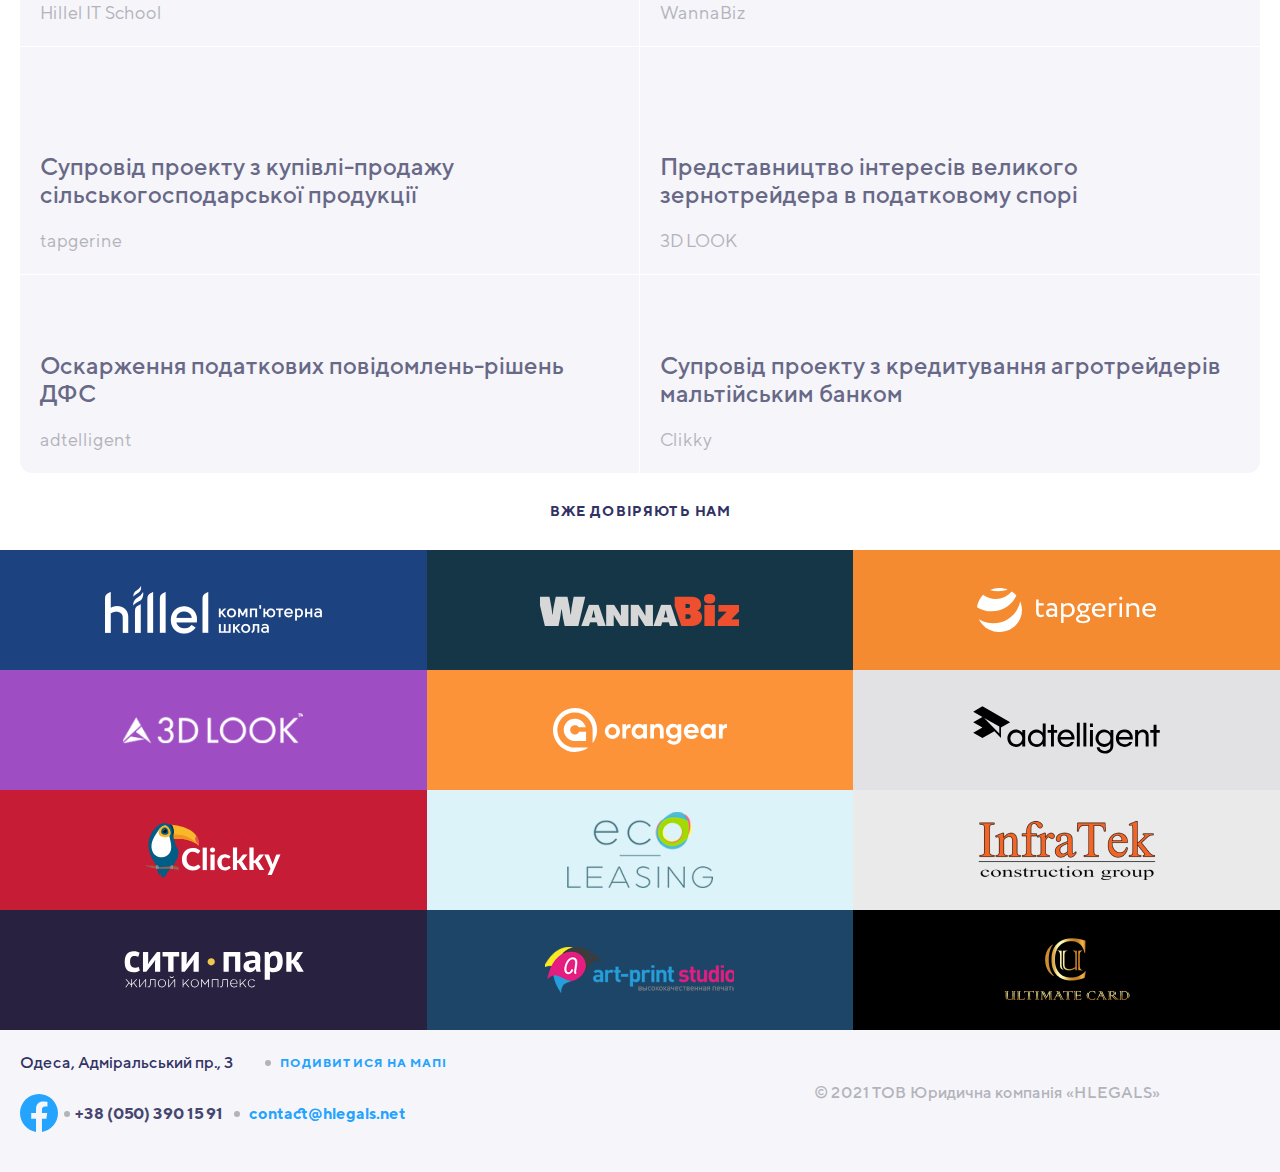
==== commit 05791a4b: "fixed card icons for being the same, changed their path to display different icons" ====
--- a/pages/services.html
+++ b/pages/services.html
@@ -111,8 +111,8 @@
                         <li class="service-cards__list-item">
                             <a href="#" class="service-cards__list-link">
                                 <picture class="service-cards__icon">
-                                    <source media="(max-width: 767px)" srcset="../images/svg/purse-small.svg">
-                                    <img src="../images/svg/purse.svg" alt="card icon" class="service-cards__icon-image">
+                                    <source media="(max-width: 767px)" srcset="../images/svg/case-small.svg">
+                                    <img src="../images/svg/case.svg" alt="card icon" class="service-cards__icon-image">
                                 </picture>
                             </a>
                             <h3 class="service-cards__h-3">
@@ -125,8 +125,8 @@
                         <li class="service-cards__list-item">
                             <a href="#" class="service-cards__list-link">
                                 <picture class="service-cards__icon">
-                                    <source media="(max-width: 767px)" srcset="../images/svg/purse-small.svg">
-                                    <img src="../images/svg/purse.svg" alt="card icon" class="service-cards__icon-image">
+                                    <source media="(max-width: 767px)" srcset="../images/svg/sun-small.svg">
+                                    <img src="../images/svg/sun.svg" alt="card icon" class="service-cards__icon-image">
                                 </picture>
                             </a>
                             <h3 class="service-cards__h-3">
@@ -139,8 +139,8 @@
                         <li class="service-cards__list-item">
                             <a href="#" class="service-cards__list-link">
                                 <picture class="service-cards__icon">
-                                    <source media="(max-width: 767px)" srcset="../images/svg/purse-small.svg">
-                                    <img src="../images/svg/purse.svg" alt="card icon" class="service-cards__icon-image">
+                                    <source media="(max-width: 767px)" srcset="../images/svg/hands-small.svg">
+                                    <img src="../images/svg/hands.svg" alt="card icon" class="service-cards__icon-image">
                                 </picture>
                             </a>
                             <h3 class="service-cards__h-3">
@@ -153,8 +153,8 @@
                         <li class="service-cards__list-item">
                             <a href="#" class="service-cards__list-link">
                                 <picture class="service-cards__icon">
-                                    <source media="(max-width: 767px)" srcset="../images/svg/purse-small.svg">
-                                    <img src="../images/svg/purse.svg" alt="card icon" class="service-cards__icon-image">
+                                    <source media="(max-width: 767px)" srcset="../images/svg/shield-small.svg">
+                                    <img src="../images/svg/shield.svg" alt="card icon" class="service-cards__icon-image">
                                 </picture>
                             </a>
                             <h3 class="service-cards__h-3">
@@ -167,8 +167,8 @@
                         <li class="service-cards__list-item">
                             <a href="#" class="service-cards__list-link">
                                 <picture class="service-cards__icon">
-                                    <source media="(max-width: 767px)" srcset="../images/svg/purse-small.svg">
-                                    <img src="../images/svg/purse.svg" alt="card icon" class="service-cards__icon-image">
+                                    <source media="(max-width: 767px)" srcset="../images/svg/court-small.svg">
+                                    <img src="../images/svg/court.svg" alt="card icon" class="service-cards__icon-image">
                                 </picture>
                             </a>
                             <h3 class="service-cards__h-3">Судове представництво</h3>
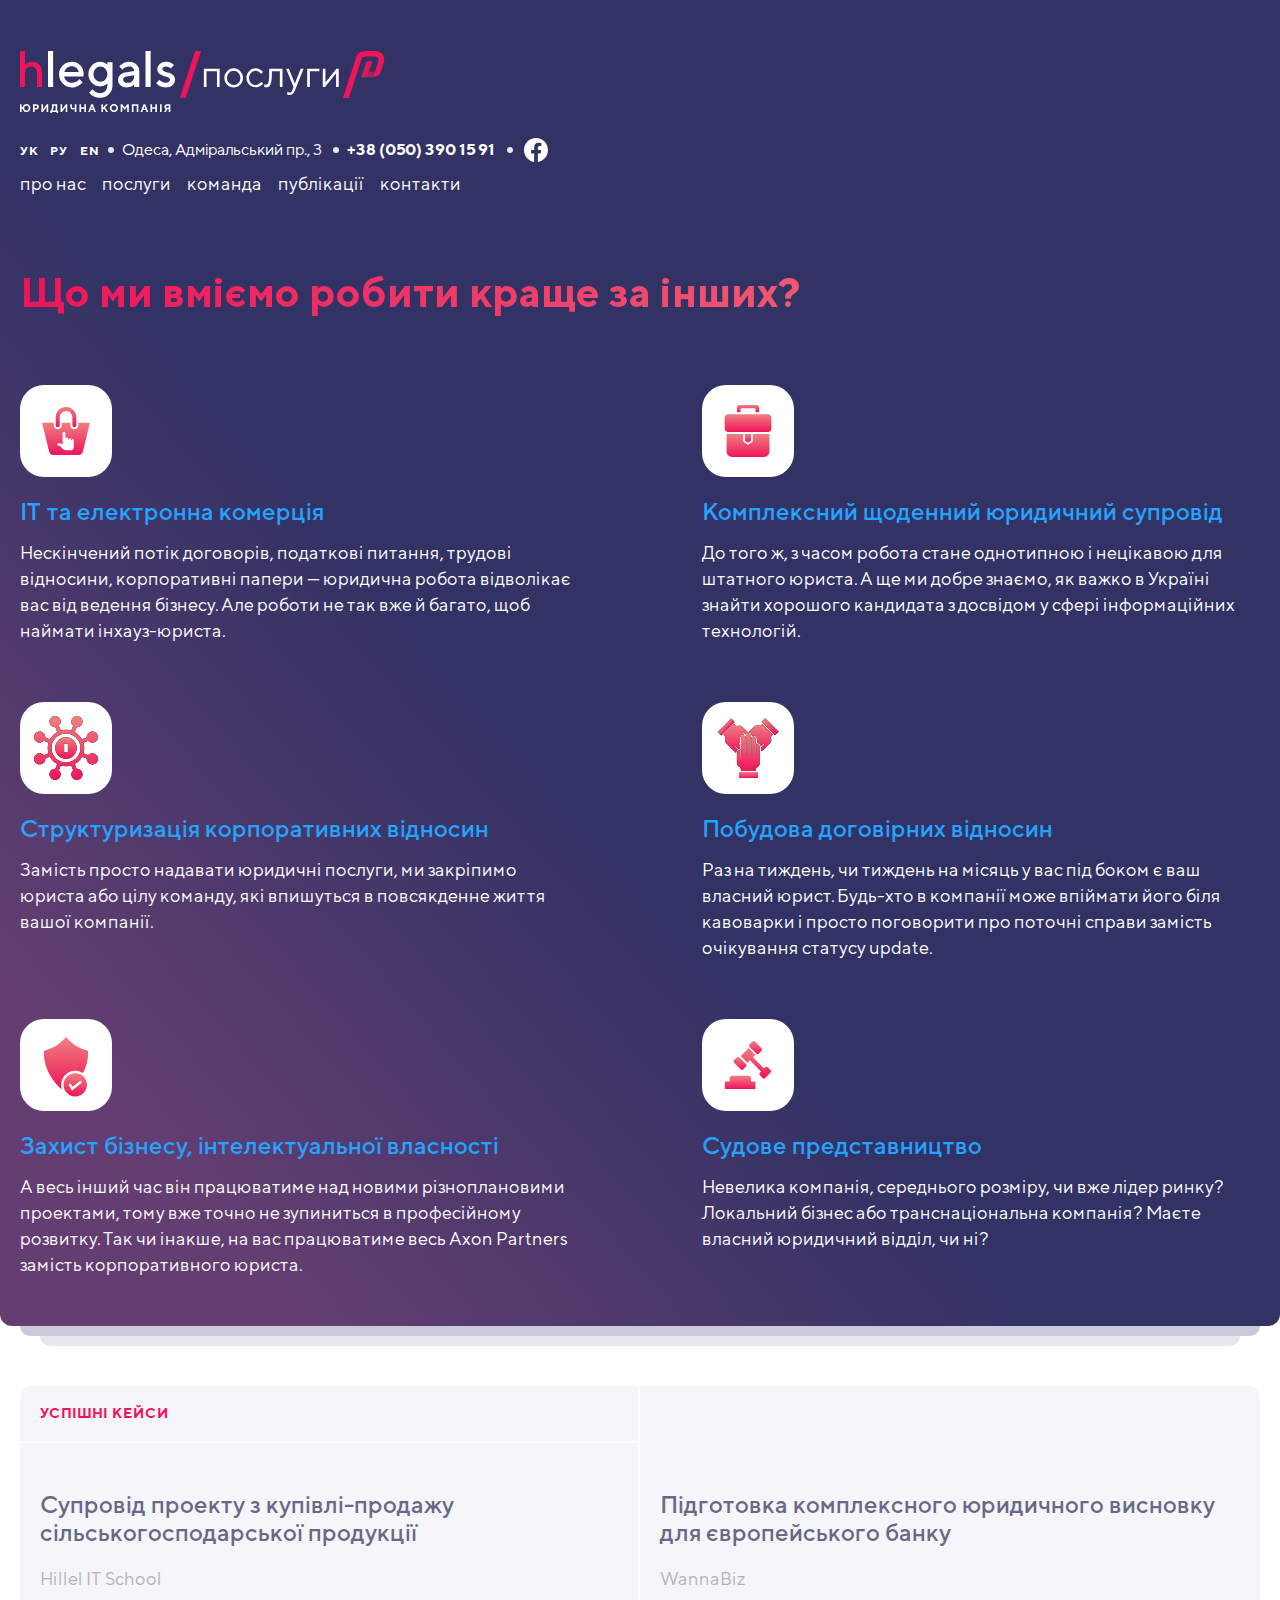
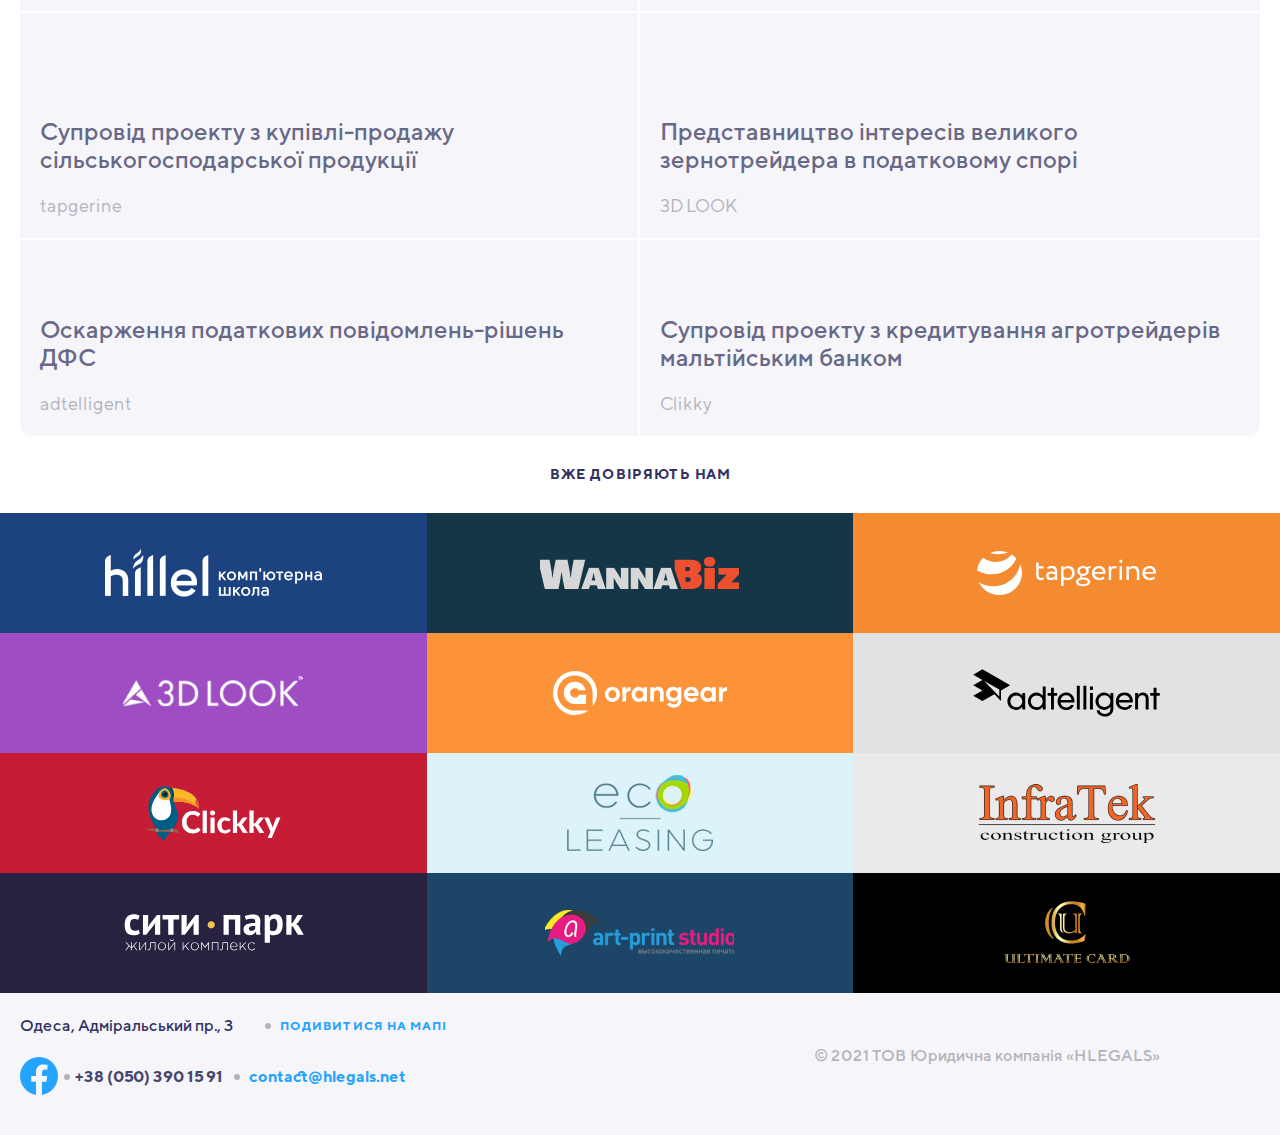
==== commit 3a8f4992: "fixed paddings and margins in header section in services.html" ====
--- a/pages/services.html
+++ b/pages/services.html
@@ -87,10 +87,10 @@
                 </div>
             </div>
         </section>
-        <section id="services" class="services services_before services_after">
-            <div class="service-cards">
+        <section id="services" class="services services_before services_after services-page">
+            <div class="service-cards services-page__service-cards">
                 <div class="container">
-                    <h2 class="service-cards__h-2">
+                    <h2 class="service-cards__h-2 services-page__h-2">
                         Що ми вміємо робити краще за інших?
                     </h2>
                     <ul class="service-cards__list">
--- a/css/styles.css
+++ b/css/styles.css
@@ -409,6 +409,9 @@
 }
 .header-services__section {
   padding: 50px 0 73px;
+}
+.header-services__logo {
+  margin: 0 auto 4px 0;
 }
 
 @media (max-width: 1439px) {
@@ -798,6 +801,7 @@
   position: relative;
   text-decoration: none;
   text-transform: uppercase;
+  display: block;
 }
 
 .jump-link_after:after {
@@ -829,7 +833,7 @@
   -webkit-text-fill-color: transparent;
   -moz-background-clip: text;
   -moz-text-fill-color: transparent;
-  margin: 0 0 68px;
+  margin: 3px 0 68px;
 }
 .service-cards__icon {
   background-color: white;
@@ -869,6 +873,16 @@
 }
 .service-cards__list-item:nth-last-child(-n+3) {
   margin-bottom: 0;
+}
+
+.services-page {
+  background-image: none;
+}
+.services-page__h-2 {
+  margin: 0 0 68px;
+}
+.services-page__service-cards {
+  padding: 0 0 48px;
 }
 
 @media (max-width: 1439px) {
@@ -936,6 +950,7 @@
   position: relative;
   text-decoration: none;
   text-transform: uppercase;
+  display: block;
 }
 
 .jump-link_after:after {
@@ -958,7 +973,7 @@
 
 .team-slider-card {
   background-color: white;
-  padding: 60px 0 41px;
+  padding: 60px 0 40px;
 }
 
 .slider-menu_visible {
@@ -1109,8 +1124,8 @@
   line-height: 17px;
   font-weight: 700;
   color: #f0145a;
-  border-bottom: 1px solid white;
-  padding: 0 20px 20px;
+  border-bottom: 2px solid white;
+  padding: 0 20px 19px;
   letter-spacing: 1px;
   text-transform: uppercase;
 }
@@ -1119,7 +1134,7 @@
   line-height: 28px;
   font-weight: 500;
   color: #686887;
-  margin: 48px 0 20px;
+  margin: 47px 0 20px;
 }
 .cases__link {
   color: #b3b3ba;
@@ -1127,13 +1142,13 @@
 }
 .cases__item_hidden {
   display: none;
-  padding: 40px 227px;
+  padding: 39px 227px;
   background-color: #ededf7;
   border-bottom: 1px solid white;
 }
 .cases__item_hidden_last {
   display: none;
-  padding: 40px 227px;
+  padding: 39px 227px;
   background-color: #ededf7;
   border-bottom: 1px solid white;
   border-radius: 0 0 12px 12px;
@@ -1142,14 +1157,14 @@
   color: black;
 }
 .cases__item {
-  padding: 20px;
+  padding: 19px 20px 19px;
   display: flex;
   flex-direction: column;
-  border-right: 1px solid white;
-  border-bottom: 1px solid white;
+  border-right: 2px solid white;
+  border-bottom: 2px solid white;
 }
 .cases__item_first-child:first-child {
-  padding: 20px 0 20px;
+  padding: 19px 0 19px;
 }
 .cases__item:nth-child(6) {
   border-right: none;
@@ -1196,16 +1211,16 @@
 }
 .cases__item_hidden_medium-one, .cases__item_hidden_medium-two {
   display: none;
-  padding: 40px 227px;
+  padding: 39px 227px;
   background-color: #ededf7;
   border-bottom: 1px solid white;
 }
 .cases__item_hidden_small {
   display: none;
-  padding: 40px 227px;
+  padding: 39px 227px;
   background-color: #ededf7;
   border-bottom: 1px solid white;
-  padding: 20px 20px 72px;
+  padding: 19px 20px 71px;
 }
 .cases__item_visible {
   background-color: #ededf7;
@@ -1252,8 +1267,8 @@
 @media (max-width: 1439px) and (max-width: 1439px) {
   .cases__item:nth-child(n) {
     width: 50%;
-    border-bottom: 1px solid white;
-    border-right: 1px solid white;
+    border-bottom: 2px solid white;
+    border-right: 2px solid white;
     justify-content: flex-end;
   }
 
@@ -1276,7 +1291,7 @@
     background-color: #ededf7;
   }
   .cases__item_hidden_last {
-    border-top: 1px solid white;
+    border-top: 2px solid white;
   }
 
   .cases__item_visible-one ~ .cases__item_hidden_medium-one {
@@ -1309,10 +1324,10 @@
     margin: 20px 0 10px;
   }
   .cases__item_hidden_last {
-    padding: 20px 20px 72px;
+    padding: 19px 20px 71px;
   }
   .cases__item:nth-child(12) {
-    border-bottom: 1px solid white;
+    border-bottom: 2px solid white;
   }
   .cases__list {
     border-radius: 12px 0 12px 12px;
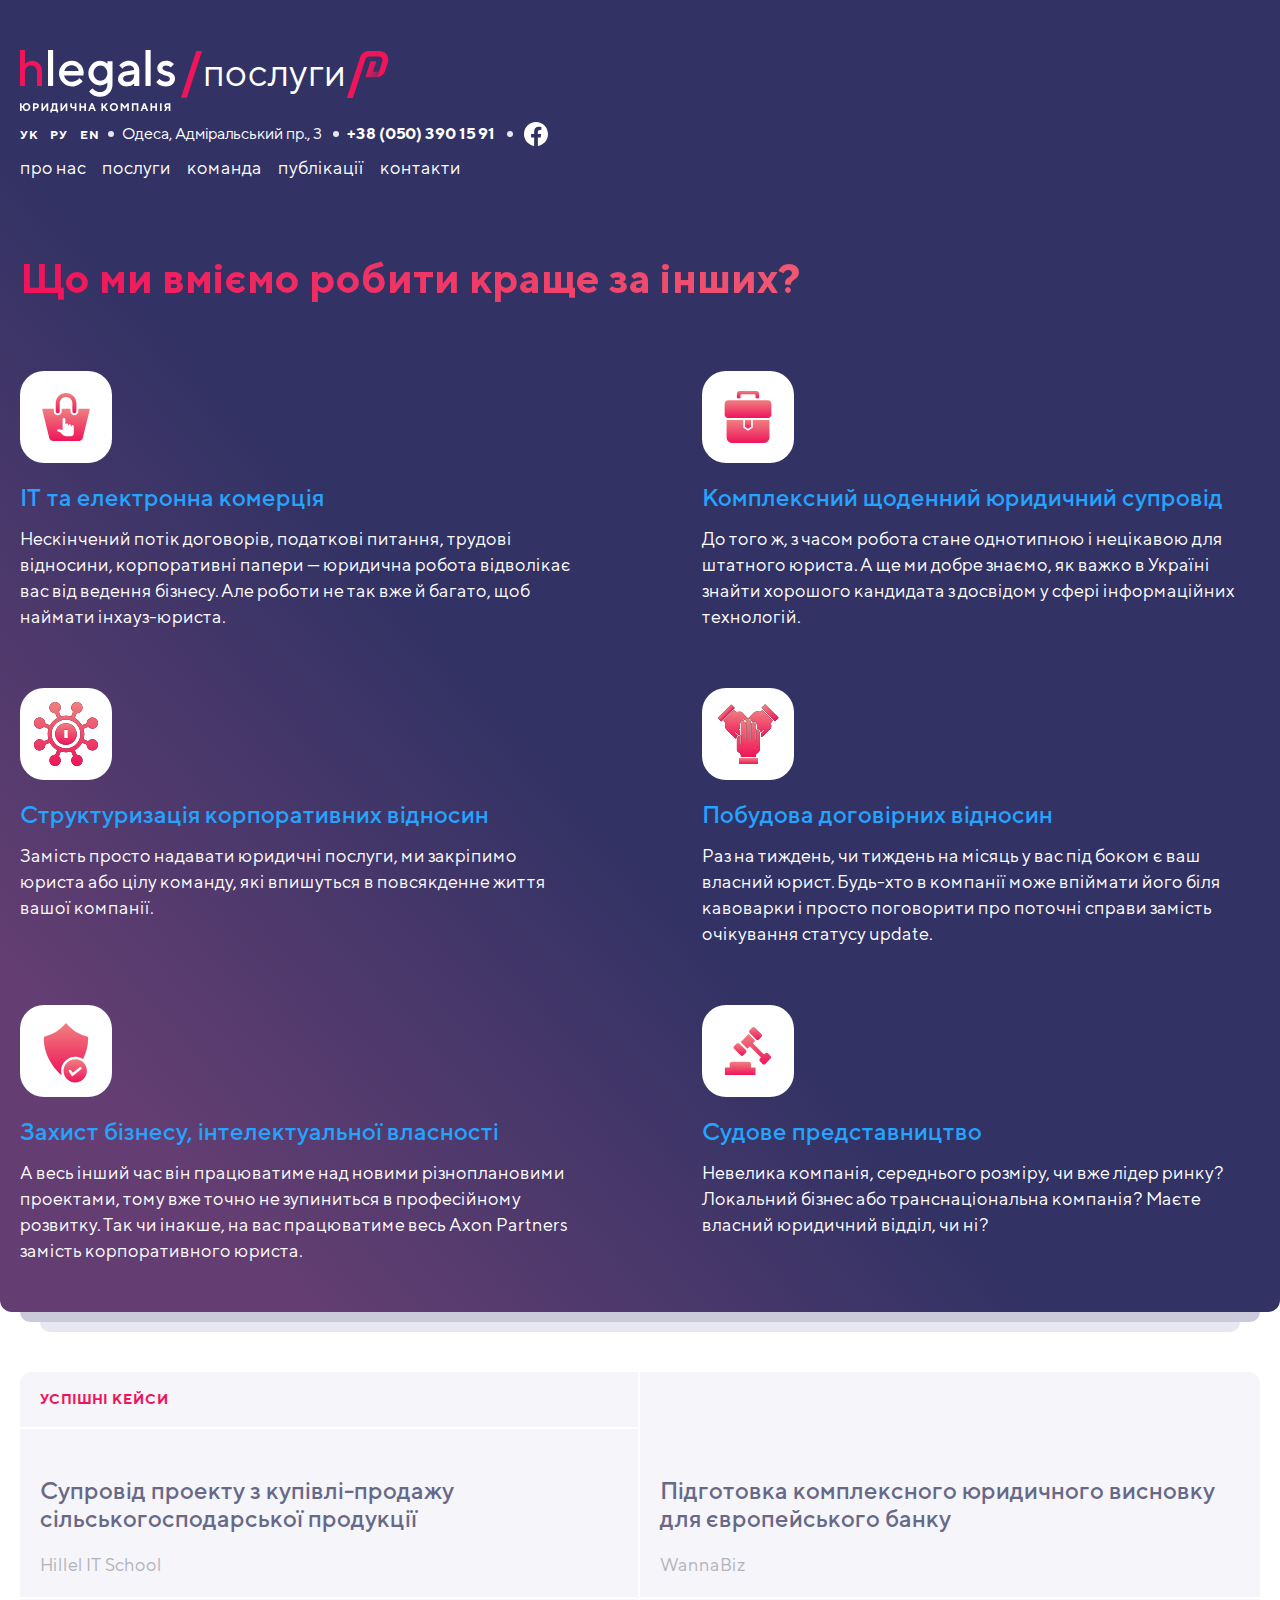
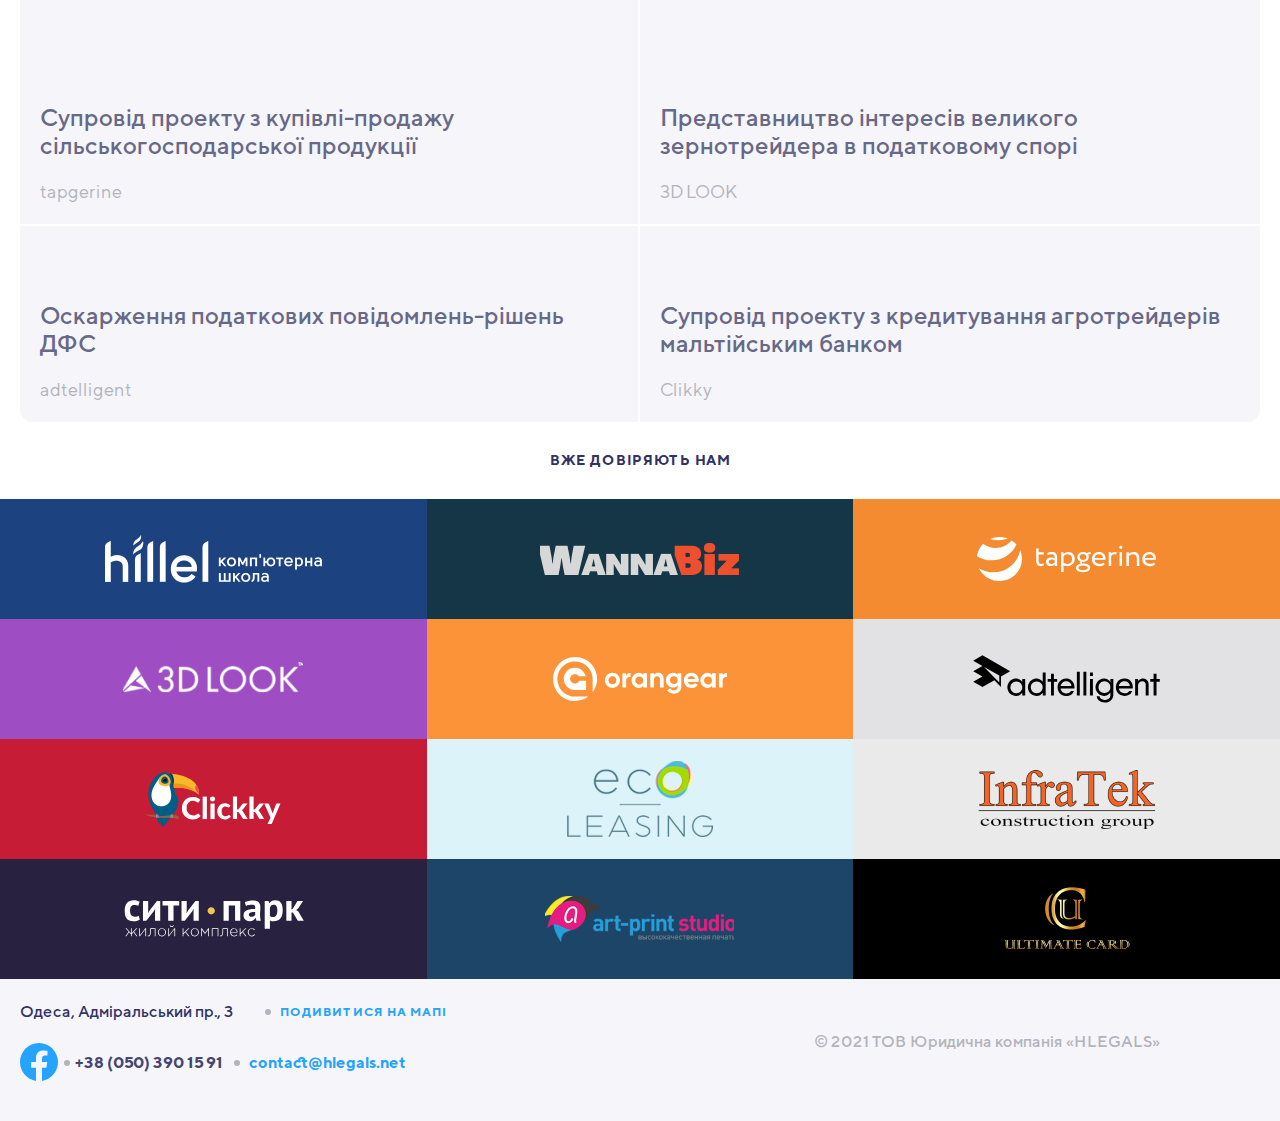
==== commit 9d26b10d: "remade the logo in services.html. Now it is is made of 3 icons and 1 text, just like in the design" ====
--- a/pages/services.html
+++ b/pages/services.html
@@ -10,13 +10,24 @@
     <header class="header header-services">
         <section class="header__section-top header-services__section">
             <div class="container header__wrap header-services__wrap">
-                <a href="../index.html" class="header__logo header-services__logo">
-                    <picture class="header__logo-picture">
-                        <source media="(max-width: 767px)" srcset="../images/svg/logo-services-small.svg">
-                        <img src="../images/svg/logo-services.svg" alt="hlegals logo" class="header__logo-image">
+                <div class="header-services__logo-wrap">
+                    <a href="../index.html" class="header__logo header-services__logo-link">
+                        <picture class="header__logo-picture">
+                            <source media="(max-width: 767px)" srcset="../images/svg/logo-mini.svg">
+                            <img src="../images/svg/logo.svg" alt="hlegals logo" class="header__logo-image">
+                        </picture>
+                    </a>
+                    <picture class="header-services__logo-picture-slash">
+                        <source media="(max-width: 767px)" srcset="../images/svg/slash-small.svg">
+                        <img src="../images/svg/slash.svg" alt="hlegals logo" class="header__logo-image-slash">
                     </picture>
-                </a>
-                <nav role="navigation" class="header__nav-bar nav-bar header-services__nav-bar">
+                    <span class="header-services__logo-text">послуги</span>
+                    <picture class="header-services__logo-picture-p">
+                        <source media="(max-width: 767px)" srcset="../images/svg/logo-p-small.svg">
+                        <img src="../images/svg/logo-p.svg" alt="hlegals logo" class="header__logo-image-p">
+                    </picture>
+                </div>
+                <nav class="header__nav-bar nav-bar header-services__nav-bar">
                     <div class="header__nav-bar-inside-wrap header-services__nav-bar-inside-wrap">
                         <ul class="header__language-list">
                             <li class="header__language-items">
@@ -408,7 +419,7 @@
                         </a>
                     </div>
                     <a href="tel:+380503901591" class="number address-section__number address-section__number_before address-dot">	+38 (050) 390 15 91</a>
-                    <a href="mailto: contact@hlegals.net" class="address-section__contact address-dot address-section__contact_hover">contact@hlegals.net</a>
+                    <a href="mailto:contact@hlegals.net" class="address-section__contact address-dot address-section__contact_hover">contact@hlegals.net</a>
                     </div>
                 </div>
                 <div class="footer__copyright-wrap">
--- a/css/styles.css
+++ b/css/styles.css
@@ -410,8 +410,28 @@
 .header-services__section {
   padding: 50px 0 73px;
 }
-.header-services__logo {
-  margin: 0 auto 4px 0;
+.header-services__logo-link {
+  margin: 0 5px 0 0;
+}
+.header-services__logo-wrap {
+  display: flex;
+  margin: 0 auto 0 0;
+  padding: 0 0 4px;
+}
+.header-services__logo-text {
+  font-size: 38px;
+  line-height: 45px;
+  color: white;
+  margin: 0 1px 0 0;
+}
+.header-services__logo-picture-slash {
+  margin: 1px 0 0;
+}
+.header-services__logo-picture-p {
+  margin: 1px 0 0;
+}
+.header-services__nav-bar {
+  padding: 3px 0 2px;
 }
 
 @media (max-width: 1439px) {
@@ -530,6 +550,16 @@
   }
   .header-services__nav-bar {
     margin: 0 0 13px;
+  }
+  .header-services__logo-text {
+    font-size: 19px;
+    line-height: 22px;
+  }
+  .header-services__logo-wrap {
+    padding: 0;
+  }
+  .header-services__logo-picture-slash, .header-services__logo-picture-p {
+    margin: 0;
   }
 }
 @media (max-width: 374px) {
@@ -941,6 +971,16 @@
   .service-cards__list-link {
     margin: 0;
   }
+
+  .services-page {
+    padding: 29px 0 0;
+  }
+  .services-page__service-cards {
+    padding: 0 0 20px;
+  }
+  .services-page__h-2 {
+    margin: 0 0 20px;
+  }
 }
 .jump-link {
   font-size: 14px;
